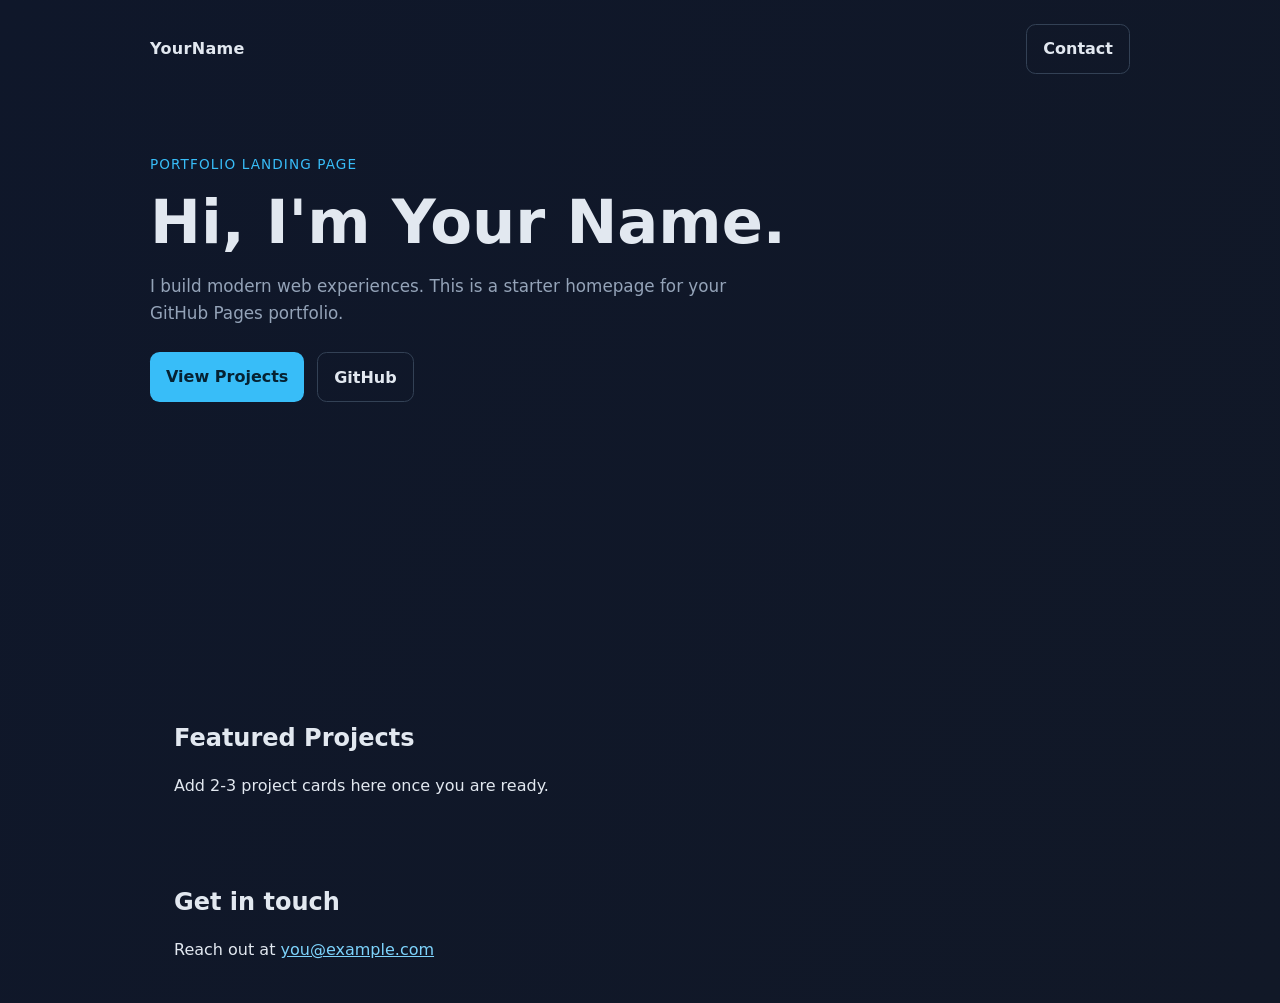
==== index.html @ b99c943b "first commit" ====
<!DOCTYPE html>
<html lang="en">
  <head>
    <meta charset="UTF-8" />
    <meta name="viewport" content="width=device-width, initial-scale=1.0" />
    <title>Your Name | Portfolio</title>
    <meta
      name="description"
      content="Starter portfolio landing page hosted on GitHub Pages."
    />
    <link rel="stylesheet" href="styles.css" />
  </head>
  <body>
    <header class="hero">
      <nav class="nav">
        <a class="logo" href="#">YourName</a>
        <a class="button button-secondary" href="#contact">Contact</a>
      </nav>

      <main class="hero-content">
        <p class="eyebrow">Portfolio Landing Page</p>
        <h1>Hi, I'm Your Name.</h1>
        <p class="subtitle">
          I build modern web experiences. This is a starter homepage for your
          GitHub Pages portfolio.
        </p>
        <div class="actions">
          <a class="button" href="#projects">View Projects</a>
          <a class="button button-secondary" href="https://github.com/" target="_blank" rel="noreferrer">GitHub</a>
        </div>
      </main>
    </header>

    <section id="projects" class="section">
      <h2>Featured Projects</h2>
      <p>Add 2-3 project cards here once you are ready.</p>
    </section>

    <section id="contact" class="section">
      <h2>Get in touch</h2>
      <p>
        Reach out at
        <a href="mailto:you@example.com">you@example.com</a>
      </p>
    </section>
  </body>
</html>
---- styles.css ----
:root {
  --bg: #0f172a;
  --bg-soft: #1e293b;
  --text: #e2e8f0;
  --muted: #94a3b8;
  --accent: #38bdf8;
}

* {
  box-sizing: border-box;
}

body {
  margin: 0;
  font-family: Inter, system-ui, -apple-system, Segoe UI, Roboto, sans-serif;
  background: linear-gradient(120deg, var(--bg), #111827);
  color: var(--text);
  line-height: 1.6;
}

.hero {
  min-height: 75vh;
  padding: 1.5rem;
}

.nav {
  max-width: 980px;
  margin: 0 auto;
  display: flex;
  align-items: center;
  justify-content: space-between;
}

.logo {
  color: var(--text);
  text-decoration: none;
  font-weight: 700;
  letter-spacing: 0.02em;
}

.hero-content {
  max-width: 980px;
  margin: 5rem auto 0;
}

.eyebrow {
  color: var(--accent);
  text-transform: uppercase;
  letter-spacing: 0.08em;
  font-size: 0.85rem;
}

h1 {
  font-size: clamp(2rem, 6vw, 3.8rem);
  margin: 0.25rem 0;
  line-height: 1.1;
}

.subtitle {
  max-width: 58ch;
  color: var(--muted);
  font-size: 1.05rem;
}

.actions {
  display: flex;
  gap: 0.8rem;
  flex-wrap: wrap;
  margin-top: 1.6rem;
}

.button {
  display: inline-block;
  padding: 0.7rem 1rem;
  border-radius: 0.6rem;
  text-decoration: none;
  background: var(--accent);
  color: #062232;
  font-weight: 600;
}

.button-secondary {
  background: transparent;
  color: var(--text);
  border: 1px solid #334155;
}

.section {
  max-width: 980px;
  margin: 0 auto;
  padding: 1.5rem;
}

.section h2 {
  margin-bottom: 0.5rem;
}

a {
  color: #7dd3fc;
}
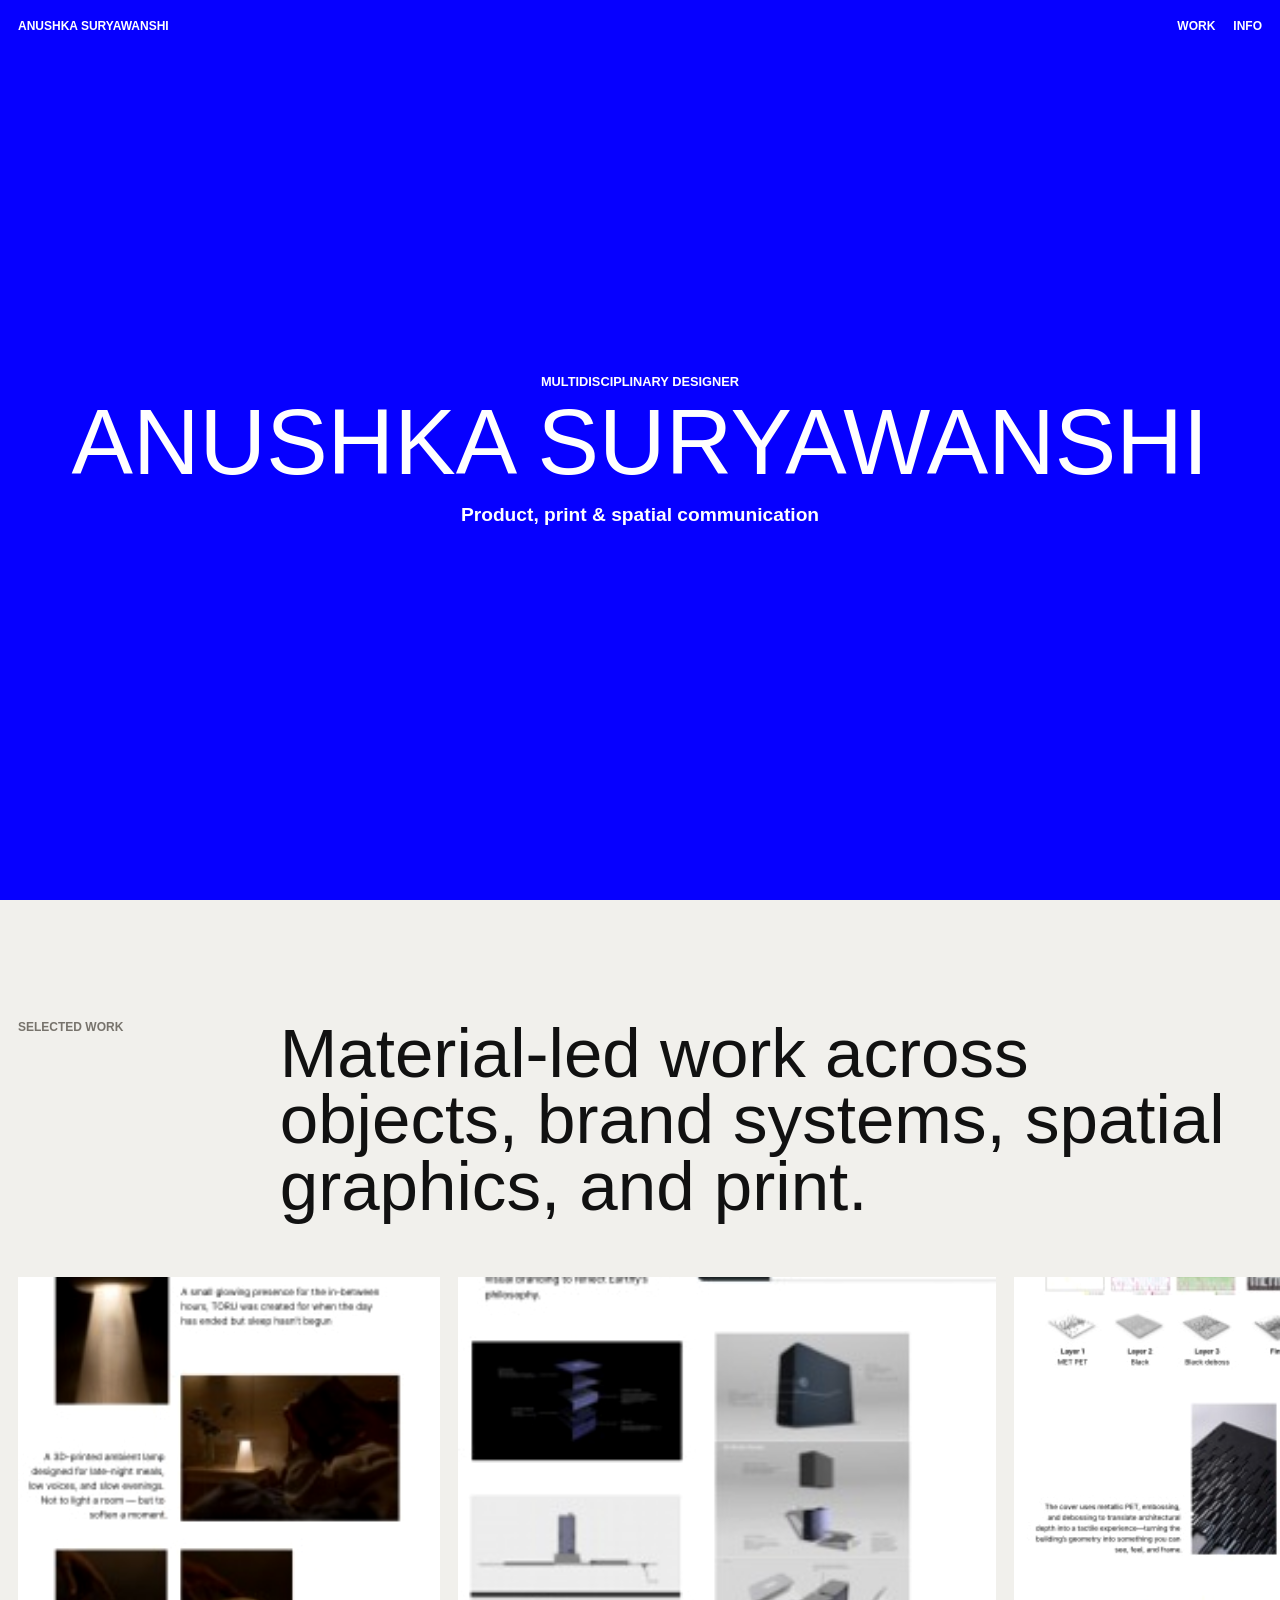
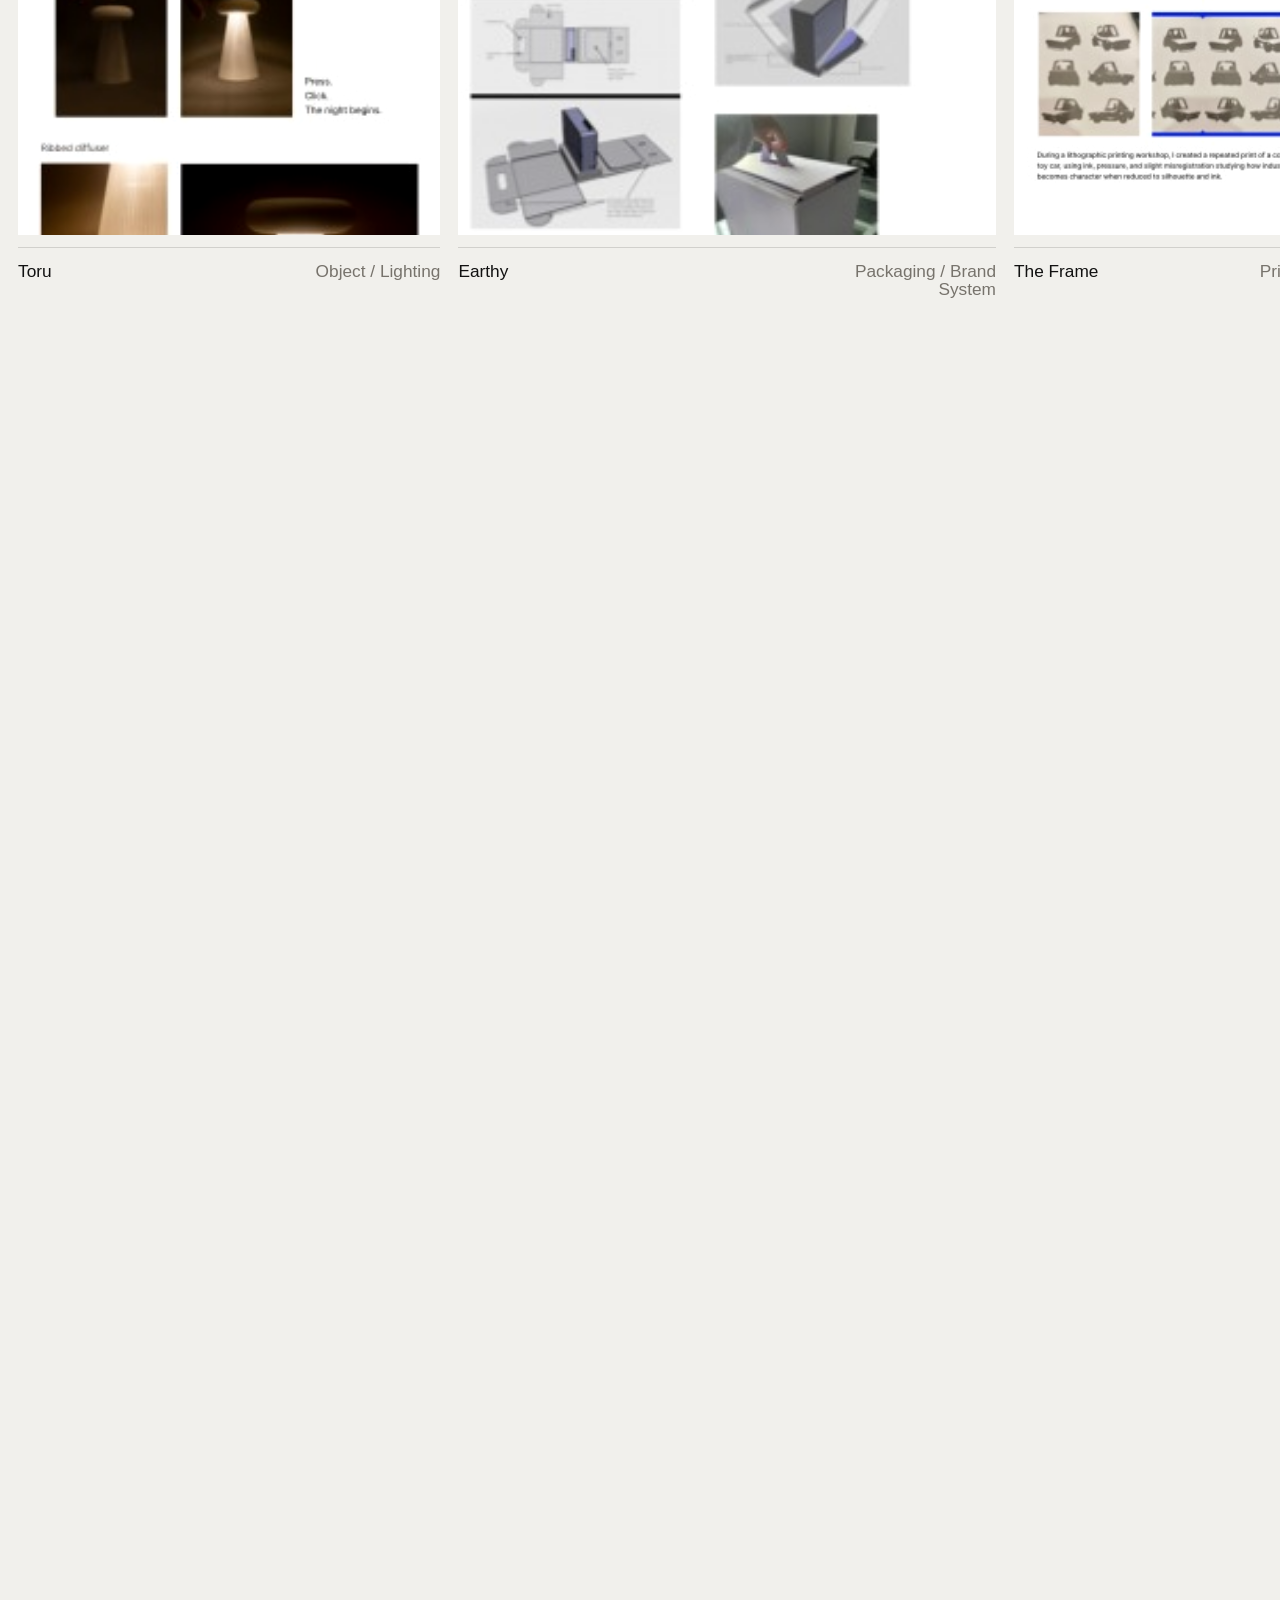
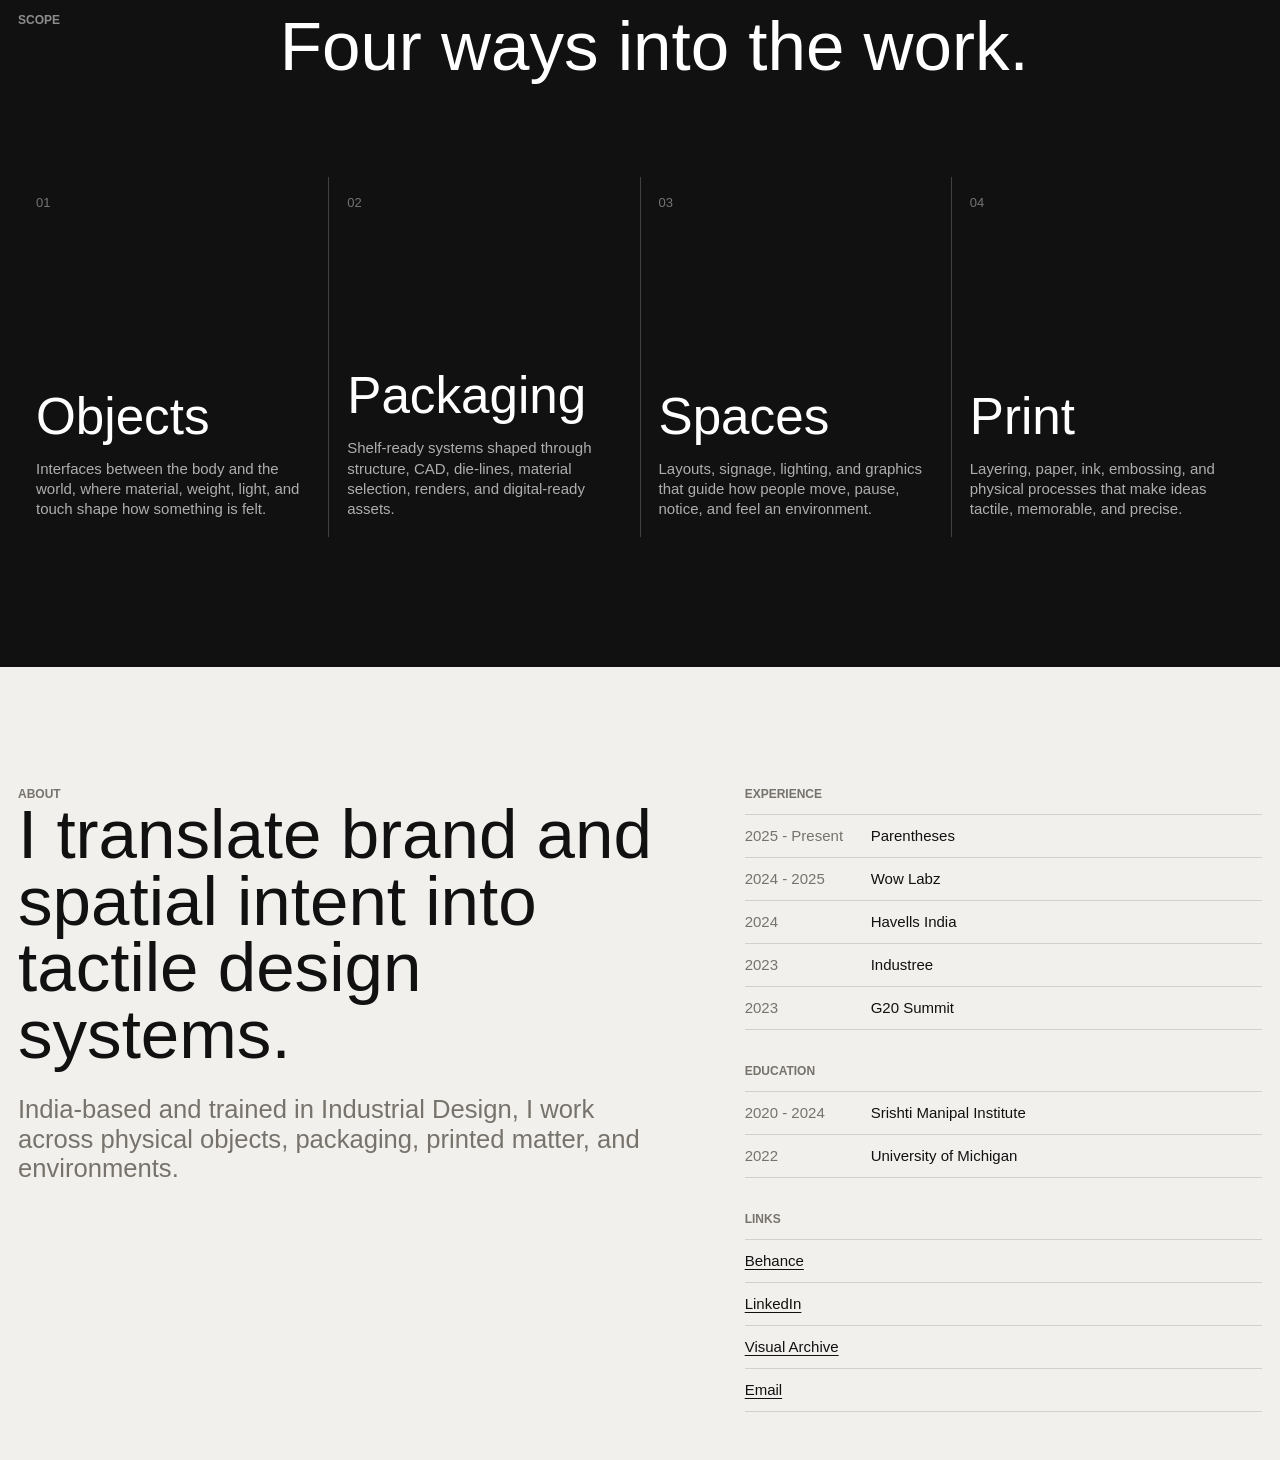
==== commit 67125a39: "Build portfolio website mockup" ====
--- a/index.html
+++ b/index.html
@@ -3,45 +3,197 @@
   <head>
     <meta charset="UTF-8" />
     <meta name="viewport" content="width=device-width, initial-scale=1.0" />
-    <title>Your Name | Portfolio</title>
+    <title>Anushka Suryawanshi | Portfolio</title>
     <meta
       name="description"
-      content="Starter portfolio landing page hosted on GitHub Pages."
+      content="Multidisciplinary design portfolio by Anushka Suryawanshi."
     />
-    <link rel="stylesheet" href="styles.css" />
+    <link rel="stylesheet" href="styles.css?v=18" />
   </head>
   <body>
-    <header class="hero">
-      <nav class="nav">
-        <a class="logo" href="#">YourName</a>
-        <a class="button button-secondary" href="#contact">Contact</a>
-      </nav>
+    <nav class="top-nav" id="topNav" aria-label="Primary navigation">
+      <a href="#hero" class="nav-brand">ANUSHKA SURYAWANSHI</a>
+      <div class="nav-links">
+        <a href="#work">WORK</a>
+        <a href="#about">INFO</a>
+      </div>
+    </nav>
 
-      <main class="hero-content">
-        <p class="eyebrow">Portfolio Landing Page</p>
-        <h1>Hi, I'm Your Name.</h1>
-        <p class="subtitle">
-          I build modern web experiences. This is a starter homepage for your
-          GitHub Pages portfolio.
-        </p>
-        <div class="actions">
-          <a class="button" href="#projects">View Projects</a>
-          <a class="button button-secondary" href="https://github.com/" target="_blank" rel="noreferrer">GitHub</a>
+    <main>
+      <section class="hero" id="hero" aria-labelledby="hero-title">
+        <div class="hero-content" id="heroContent">
+          <p class="hero-kicker">MULTIDISCIPLINARY DESIGNER</p>
+          <h1 class="hero-name" id="hero-title">ANUSHKA SURYAWANSHI</h1>
+          <p class="hero-title">Product, print &amp; spatial communication</p>
         </div>
-      </main>
-    </header>
+      </section>
 
-    <section id="projects" class="section">
-      <h2>Featured Projects</h2>
-      <p>Add 2-3 project cards here once you are ready.</p>
-    </section>
+      <section class="work-intro" id="work" aria-labelledby="work-title">
+        <div class="section-label">SELECTED WORK</div>
+        <h2 id="work-title">
+          Material-led work across objects, brand systems, spatial graphics, and
+          print.
+        </h2>
+      </section>
 
-    <section id="contact" class="section">
-      <h2>Get in touch</h2>
-      <p>
-        Reach out at
-        <a href="mailto:you@example.com">you@example.com</a>
-      </p>
-    </section>
+      <section class="projects" aria-label="Selected projects">
+        <div class="projects-row" id="projectsRow">
+          <article class="project-card">
+            <img src="assets/project-toru.jpg" alt="Toru ambient lamp" />
+            <div class="project-meta">
+              <h3>Toru</h3>
+              <p>Object / Lighting</p>
+            </div>
+          </article>
+
+          <article class="project-card project-card--wide">
+            <img src="assets/project-earthy.jpg" alt="Earthy packaging system" />
+            <div class="project-meta">
+              <h3>Earthy</h3>
+              <p>Packaging / Brand System</p>
+            </div>
+          </article>
+
+          <article class="project-card">
+            <img src="assets/project-frame.jpg" alt="The Frame print system" />
+            <div class="project-meta">
+              <h3>The Frame</h3>
+              <p>Print / Spatial Branding</p>
+            </div>
+          </article>
+
+          <article class="project-card project-card--wide">
+            <img src="assets/project-walkway.jpg" alt="Walkway canopy graphics" />
+            <div class="project-meta">
+              <h3>Walkway Canopy</h3>
+              <p>Spatial Graphics / Installation</p>
+            </div>
+          </article>
+
+          <article class="project-card">
+            <img src="assets/project-chair.jpg" alt="Chandigarh Chair study" />
+            <div class="project-meta">
+              <h3>Chandigarh Chair</h3>
+              <p>Object Study / Furniture</p>
+            </div>
+          </article>
+
+          <article class="project-card">
+            <img src="assets/project-retrace.jpg" alt="Retrace brochure box" />
+            <div class="project-meta">
+              <h3>Retrace</h3>
+              <p>Packaging / Brand Object</p>
+            </div>
+          </article>
+
+          <article class="project-card project-card--wide">
+            <img src="assets/project-sunthings.jpg" alt="Sunthings packaging" />
+            <div class="project-meta">
+              <h3>Sunthings</h3>
+              <p>Packaging / Visual Identity</p>
+            </div>
+          </article>
+
+          <article class="project-card">
+            <img src="assets/project-cadence.jpg" alt="Cadence office branding" />
+            <div class="project-meta">
+              <h3>Cadence</h3>
+              <p>Spatial Branding / CAD</p>
+            </div>
+          </article>
+        </div>
+      </section>
+
+      <section class="scope" aria-labelledby="scope-title">
+        <div class="section-label">SCOPE</div>
+        <h2 id="scope-title">Four ways into the work.</h2>
+        <div class="scope-grid">
+          <article>
+            <span>01</span>
+            <h3>Objects</h3>
+            <p>
+              Interfaces between the body and the world, where material,
+              weight, light, and touch shape how something is felt.
+            </p>
+          </article>
+          <article>
+            <span>02</span>
+            <h3>Packaging</h3>
+            <p>
+              Shelf-ready systems shaped through structure, CAD, die-lines,
+              material selection, renders, and digital-ready assets.
+            </p>
+          </article>
+          <article>
+            <span>03</span>
+            <h3>Spaces</h3>
+            <p>
+              Layouts, signage, lighting, and graphics that guide how people
+              move, pause, notice, and feel an environment.
+            </p>
+          </article>
+          <article>
+            <span>04</span>
+            <h3>Print</h3>
+            <p>
+              Layering, paper, ink, embossing, and physical processes that make
+              ideas tactile, memorable, and precise.
+            </p>
+          </article>
+        </div>
+      </section>
+
+      <section class="about" id="about" aria-labelledby="about-title">
+        <div class="about-copy">
+          <div class="section-label">ABOUT</div>
+          <h2 id="about-title">
+            I translate brand and spatial intent into tactile design systems.
+          </h2>
+          <p>
+            India-based and trained in Industrial Design, I work across physical
+            objects, packaging, printed matter, and environments.
+          </p>
+        </div>
+
+        <div class="about-lists">
+          <div>
+            <h3>Experience</h3>
+            <ul>
+              <li><span>2025 - Present</span>Parentheses</li>
+              <li><span>2024 - 2025</span>Wow Labz</li>
+              <li><span>2024</span>Havells India</li>
+              <li><span>2023</span>Industree</li>
+              <li><span>2023</span>G20 Summit</li>
+            </ul>
+          </div>
+          <div>
+            <h3>Education</h3>
+            <ul>
+              <li><span>2020 - 2024</span>Srishti Manipal Institute</li>
+              <li><span>2022</span>University of Michigan</li>
+            </ul>
+          </div>
+          <div>
+            <h3>Links</h3>
+            <ul>
+              <li><a href="https://www.behance.net/anushkasuryawa">Behance</a></li>
+              <li>
+                <a href="https://www.linkedin.com/in/anushkasuryawanshi1234/"
+                  >LinkedIn</a
+                >
+              </li>
+              <li>
+                <a href="https://readymag.website/u3662359537/5481610/"
+                  >Visual Archive</a
+                >
+              </li>
+              <li><a href="mailto:anushka1082001@gmail.com">Email</a></li>
+            </ul>
+          </div>
+        </div>
+      </section>
+    </main>
+
+    <script src="script.js?v=18"></script>
   </body>
 </html>
--- a/styles.css
+++ b/styles.css
@@ -1,100 +1,476 @@
 :root {
-  --bg: #0f172a;
-  --bg-soft: #1e293b;
-  --text: #e2e8f0;
-  --muted: #94a3b8;
-  --accent: #38bdf8;
+  --blue: #0600ff;
+  --paper: #f1f0ec;
+  --ink: #111111;
+  --muted: #77736c;
+  --line: rgba(17, 17, 17, 0.14);
+  --white: #ffffff;
 }
 
 * {
   box-sizing: border-box;
 }
 
+html {
+  scroll-behavior: smooth;
+}
+
+html,
 body {
   margin: 0;
-  font-family: Inter, system-ui, -apple-system, Segoe UI, Roboto, sans-serif;
-  background: linear-gradient(120deg, var(--bg), #111827);
-  color: var(--text);
-  line-height: 1.6;
+  padding: 0;
+}
+
+body {
+  font-family: "Helvetica Neue", Helvetica, Arial, sans-serif;
+  background: var(--blue);
+  color: var(--white);
+  overflow-x: hidden;
+}
+
+body.light-mode {
+  background: var(--paper);
+  color: var(--ink);
+}
+
+a {
+  color: inherit;
+  text-decoration: none;
+}
+
+img {
+  display: block;
+  width: 100%;
+}
+
+.top-nav {
+  position: fixed;
+  top: 20px;
+  left: 18px;
+  right: 18px;
+  display: grid;
+  grid-template-columns: auto 1fr;
+  align-items: center;
+  gap: 20px;
+  z-index: 1000;
+  color: var(--white);
+  padding: 0;
+  font-size: 12px;
+  line-height: 1;
+  letter-spacing: 0;
+  transition: background-color 0.2s ease, color 0.2s ease, padding 0.2s ease,
+    top 0.2s ease, left 0.2s ease, right 0.2s ease;
+}
+
+body.light-mode .top-nav {
+  top: 10px;
+  left: 10px;
+  right: 10px;
+  padding: 10px 8px;
+  background: rgba(241, 240, 236, 0.86);
+  color: var(--ink);
+}
+
+.nav-brand,
+.nav-links a {
+  font-weight: 700;
+}
+
+.nav-brand {
+  opacity: 1;
+}
+
+.nav-links {
+  display: flex;
+  justify-content: flex-end;
+  gap: 18px;
 }
 
 .hero {
-  min-height: 75vh;
-  padding: 1.5rem;
-}
-
-.nav {
-  max-width: 980px;
-  margin: 0 auto;
+  position: relative;
+  min-height: 100svh;
+  background: var(--blue);
+  overflow: hidden;
+}
+
+.hero-content {
+  position: absolute;
+  inset: 0;
   display: flex;
+  flex-direction: column;
   align-items: center;
+  justify-content: center;
+  text-align: center;
+  z-index: 3;
+  width: 100vw;
+  pointer-events: none;
+  color: var(--white);
+}
+
+.hero-kicker {
+  margin: 0 0 12px;
+  font-size: clamp(10px, 1vw, 13px);
+  font-weight: 700;
+  letter-spacing: 0;
+}
+
+.hero-name {
+  margin: 0;
+  font-size: clamp(36px, 7.2vw, 112px);
+  font-weight: 400;
+  line-height: 0.92;
+  letter-spacing: 0;
+  white-space: nowrap;
+}
+
+.hero-title {
+  margin: 18px auto 0;
+  max-width: 560px;
+  font-size: clamp(13px, 1.5vw, 21px);
+  font-weight: 700;
+  line-height: 1.2;
+}
+
+.work-intro {
+  position: relative;
+  z-index: 5;
+  padding: 120px 18px 58px;
+  background: var(--paper);
+  color: var(--ink);
+  display: grid;
+  grid-template-columns: minmax(160px, 0.24fr) minmax(0, 1fr);
+  gap: 26px;
+}
+
+.section-label {
+  font-size: 12px;
+  font-weight: 700;
+  color: var(--muted);
+  text-transform: uppercase;
+}
+
+.work-intro h2,
+.scope h2,
+.about h2 {
+  margin: 0;
+  font-size: clamp(34px, 5.4vw, 86px);
+  font-weight: 400;
+  line-height: 0.96;
+  letter-spacing: 0;
+}
+
+.scope {
+  position: relative;
+  z-index: 5;
+  padding: 110px 18px 130px;
+  background: var(--ink);
+  color: var(--white);
+  display: grid;
+  grid-template-columns: minmax(160px, 0.24fr) minmax(0, 1fr);
+  gap: 26px;
+}
+
+.scope .section-label {
+  color: rgba(255, 255, 255, 0.52);
+}
+
+.scope-grid {
+  grid-column: 1 / -1;
+  display: grid;
+  grid-template-columns: repeat(4, minmax(0, 1fr));
+  gap: 1px;
+  background: rgba(255, 255, 255, 0.2);
+  margin-top: 72px;
+}
+
+.scope-grid article {
+  min-height: 360px;
+  padding: 18px;
+  background: var(--ink);
+  display: flex;
+  flex-direction: column;
+}
+
+.scope-grid span {
+  color: rgba(255, 255, 255, 0.42);
+  font-size: 13px;
+}
+
+.scope-grid h3 {
+  margin: auto 0 18px;
+  font-size: clamp(30px, 4vw, 62px);
+  font-weight: 400;
+  line-height: 0.94;
+}
+
+.scope-grid p {
+  margin: 0;
+  max-width: 310px;
+  color: rgba(255, 255, 255, 0.66);
+  font-size: 15px;
+  line-height: 1.35;
+}
+
+.projects {
+  position: relative;
+  z-index: 5;
+  height: max(100vh, var(--projects-height, 120vh));
+  padding-top: 0;
+  background: var(--paper);
+  color: var(--ink);
+  overflow: visible;
+}
+
+.projects-row {
+  position: sticky;
+  top: 14vh;
+  display: flex;
+  align-items: flex-start;
+  gap: 18px;
+  width: max-content;
+  padding: 0 18px;
+  transform: translateX(0);
+  will-change: transform;
+}
+
+.project-card {
+  width: min(33vw, 440px);
+  min-width: 320px;
+}
+
+.project-card--wide {
+  width: min(42vw, 560px);
+  min-width: 390px;
+}
+
+.project-card img {
+  height: min(62vh, 560px);
+  object-fit: cover;
+  background: #d9d8d3;
+  filter: saturate(0.92) contrast(1.02);
+}
+
+.project-meta {
+  display: flex;
   justify-content: space-between;
-}
-
-.logo {
-  color: var(--text);
-  text-decoration: none;
-  font-weight: 700;
-  letter-spacing: 0.02em;
-}
-
-.hero-content {
-  max-width: 980px;
-  margin: 5rem auto 0;
-}
-
-.eyebrow {
-  color: var(--accent);
+  gap: 18px;
+  padding-top: 14px;
+  border-top: 1px solid var(--line);
+  margin-top: 12px;
+}
+
+.project-meta h3,
+.project-meta p {
+  margin: 0;
+  font-size: clamp(15px, 1.35vw, 22px);
+  line-height: 1.05;
+  font-weight: 400;
+}
+
+.project-meta p {
+  max-width: 190px;
+  color: var(--muted);
+  text-align: right;
+}
+
+.about {
+  position: relative;
+  z-index: 5;
+  display: grid;
+  grid-template-columns: minmax(0, 0.9fr) minmax(320px, 0.72fr);
+  gap: 80px;
+  padding: 120px 18px 48px;
+  background: var(--paper);
+  color: var(--ink);
+}
+
+.about-copy p {
+  max-width: 720px;
+  margin: 28px 0 0;
+  color: var(--muted);
+  font-size: clamp(18px, 2vw, 28px);
+  line-height: 1.16;
+}
+
+.about-lists {
+  display: grid;
+  gap: 34px;
+  align-content: start;
+}
+
+.about-lists h3 {
+  margin: 0 0 13px;
+  font-size: 12px;
+  color: var(--muted);
   text-transform: uppercase;
-  letter-spacing: 0.08em;
-  font-size: 0.85rem;
-}
-
-h1 {
-  font-size: clamp(2rem, 6vw, 3.8rem);
-  margin: 0.25rem 0;
-  line-height: 1.1;
-}
-
-.subtitle {
-  max-width: 58ch;
+}
+
+.about-lists ul {
+  list-style: none;
+  margin: 0;
+  padding: 0;
+  border-top: 1px solid var(--line);
+}
+
+.about-lists li {
+  display: grid;
+  grid-template-columns: 110px 1fr;
+  gap: 16px;
+  padding: 12px 0;
+  border-bottom: 1px solid var(--line);
+  font-size: 15px;
+  line-height: 1.2;
+}
+
+.about-lists span {
   color: var(--muted);
-  font-size: 1.05rem;
-}
-
-.actions {
-  display: flex;
-  gap: 0.8rem;
-  flex-wrap: wrap;
-  margin-top: 1.6rem;
-}
-
-.button {
-  display: inline-block;
-  padding: 0.7rem 1rem;
-  border-radius: 0.6rem;
-  text-decoration: none;
-  background: var(--accent);
-  color: #062232;
-  font-weight: 600;
-}
-
-.button-secondary {
-  background: transparent;
-  color: var(--text);
-  border: 1px solid #334155;
-}
-
-.section {
-  max-width: 980px;
-  margin: 0 auto;
-  padding: 1.5rem;
-}
-
-.section h2 {
-  margin-bottom: 0.5rem;
-}
-
-a {
-  color: #7dd3fc;
-}
+}
+
+.about-lists a {
+  text-decoration: underline;
+  text-decoration-thickness: 1px;
+  text-underline-offset: 3px;
+}
+
+@media (hover: hover) {
+  .project-card img {
+    transition: transform 0.45s ease, filter 0.45s ease;
+  }
+
+  .project-card:hover img {
+    transform: translateY(-8px);
+    filter: saturate(1.05) contrast(1.06);
+  }
+
+  a:hover {
+    color: var(--blue);
+  }
+}
+
+@media (max-width: 900px) {
+  .top-nav {
+    grid-template-columns: 1fr auto;
+    top: 16px;
+    left: 14px;
+    right: 14px;
+    font-size: 11px;
+  }
+
+  .nav-role {
+    display: none;
+  }
+
+  .nav-links {
+    gap: 14px;
+  }
+
+  .hero {
+    min-height: 100svh;
+  }
+
+  .hero-content {
+    width: calc(100vw - 28px);
+  }
+
+  .hero-name {
+    font-size: clamp(31px, 7.1vw, 58px);
+  }
+
+  .work-intro {
+    grid-template-columns: 1fr;
+    gap: 14px;
+    padding: 74px 14px 34px;
+  }
+
+  .projects {
+    height: auto;
+    overflow: visible;
+    padding-bottom: 44px;
+  }
+
+  .projects-row {
+    position: relative;
+    top: auto;
+    display: grid;
+    grid-template-columns: repeat(2, minmax(0, 1fr));
+    gap: 22px 14px;
+    width: auto;
+    padding: 0 14px;
+    transform: none !important;
+  }
+
+  .project-card,
+  .project-card--wide {
+    width: 100%;
+    min-width: 0;
+  }
+
+  .project-card img {
+    height: auto;
+    aspect-ratio: 1.16;
+    object-fit: cover;
+  }
+
+  .project-meta {
+    display: block;
+    padding-top: 10px;
+    margin-top: 9px;
+    margin-bottom: 22px;
+  }
+
+  .project-meta h3,
+  .project-meta p {
+    font-size: 15px;
+    line-height: 1.08;
+  }
+
+  .project-meta p {
+    max-width: none;
+    margin-top: 5px;
+    text-align: left;
+  }
+
+  .scope {
+    grid-template-columns: 1fr;
+    gap: 14px;
+    padding: 78px 14px 90px;
+  }
+
+  .scope-grid {
+    grid-template-columns: 1fr;
+    margin-top: 44px;
+  }
+
+  .scope-grid article {
+    min-height: 250px;
+    padding: 14px;
+  }
+
+  .scope-grid h3 {
+    font-size: clamp(30px, 8vw, 44px);
+  }
+
+  .scope-grid p {
+    font-size: 14px;
+  }
+
+  .about {
+    grid-template-columns: 1fr;
+    gap: 48px;
+    padding: 82px 14px 42px;
+  }
+
+  .about-lists li {
+    grid-template-columns: 92px 1fr;
+  }
+}
+
+@media (max-width: 430px) {
+  .projects-row {
+    grid-template-columns: 1fr;
+  }
+
+  .scope-grid {
+    grid-template-columns: 1fr;
+  }
+}
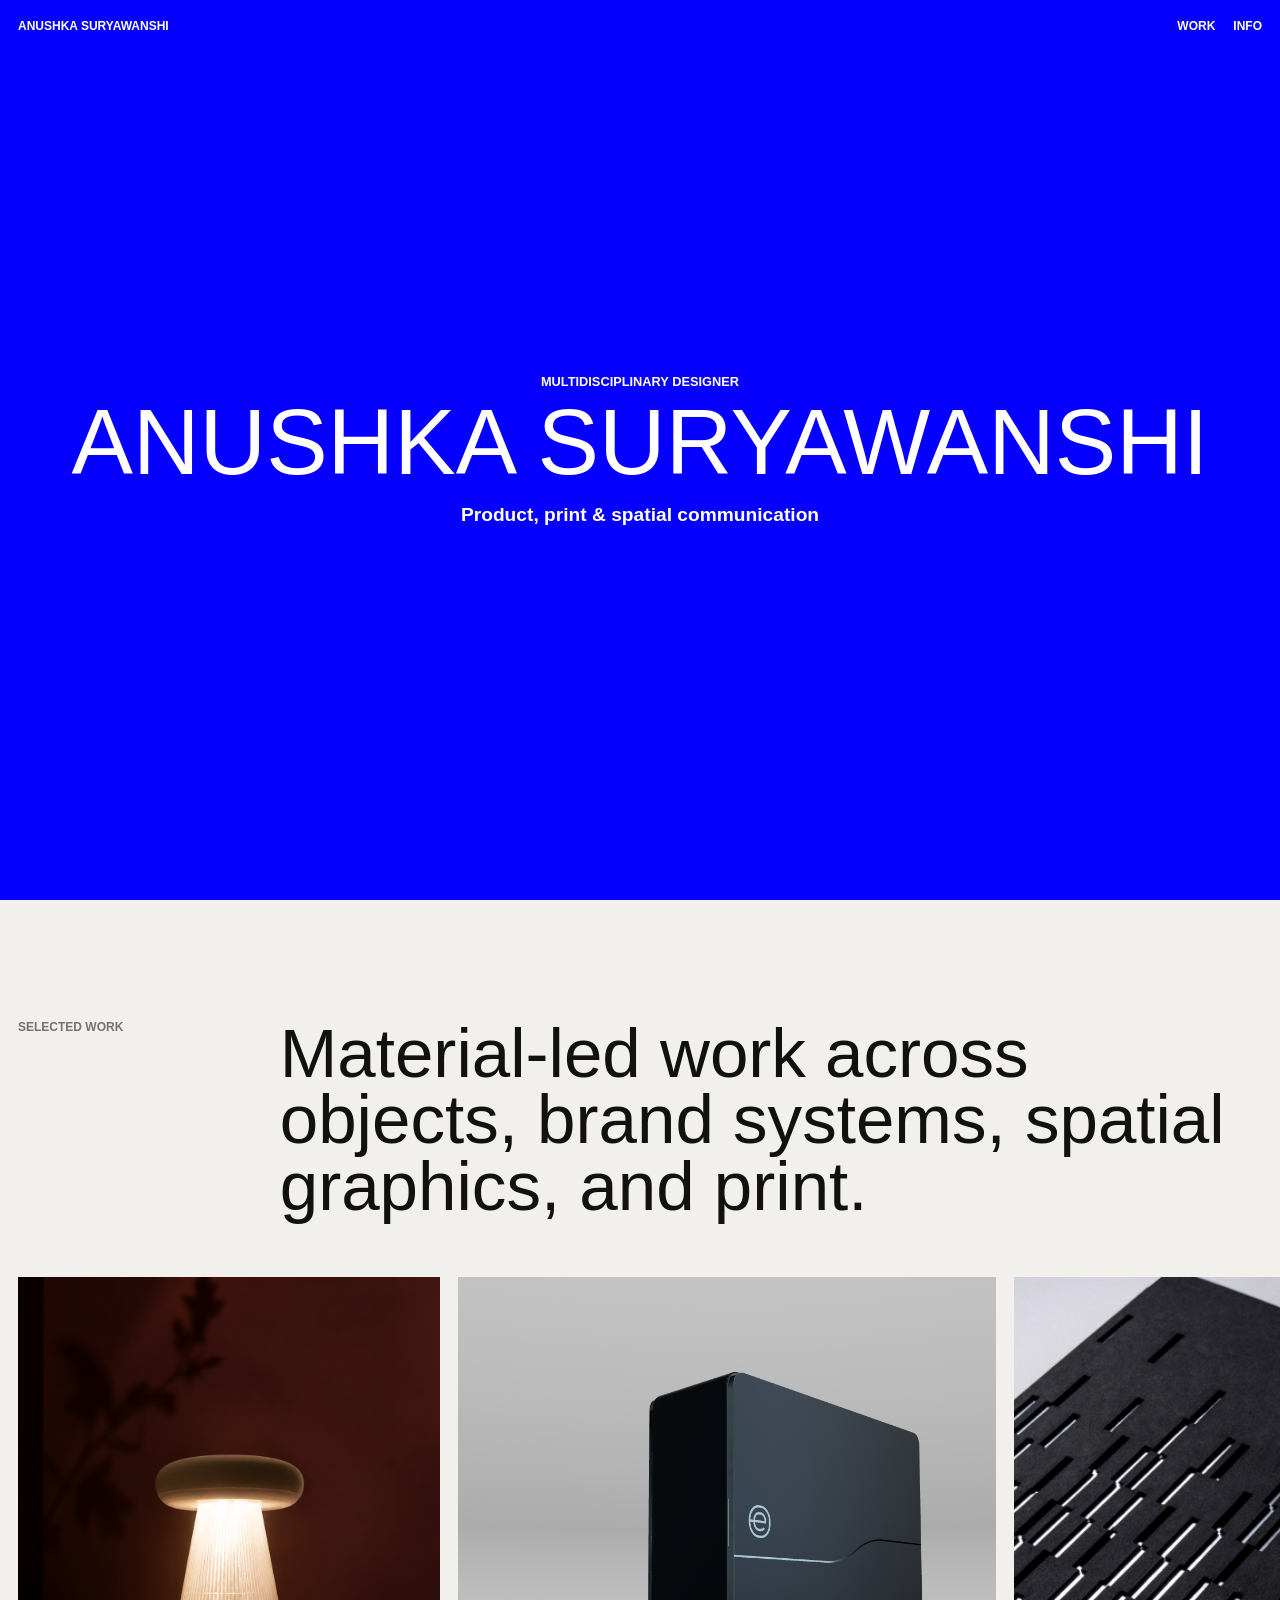
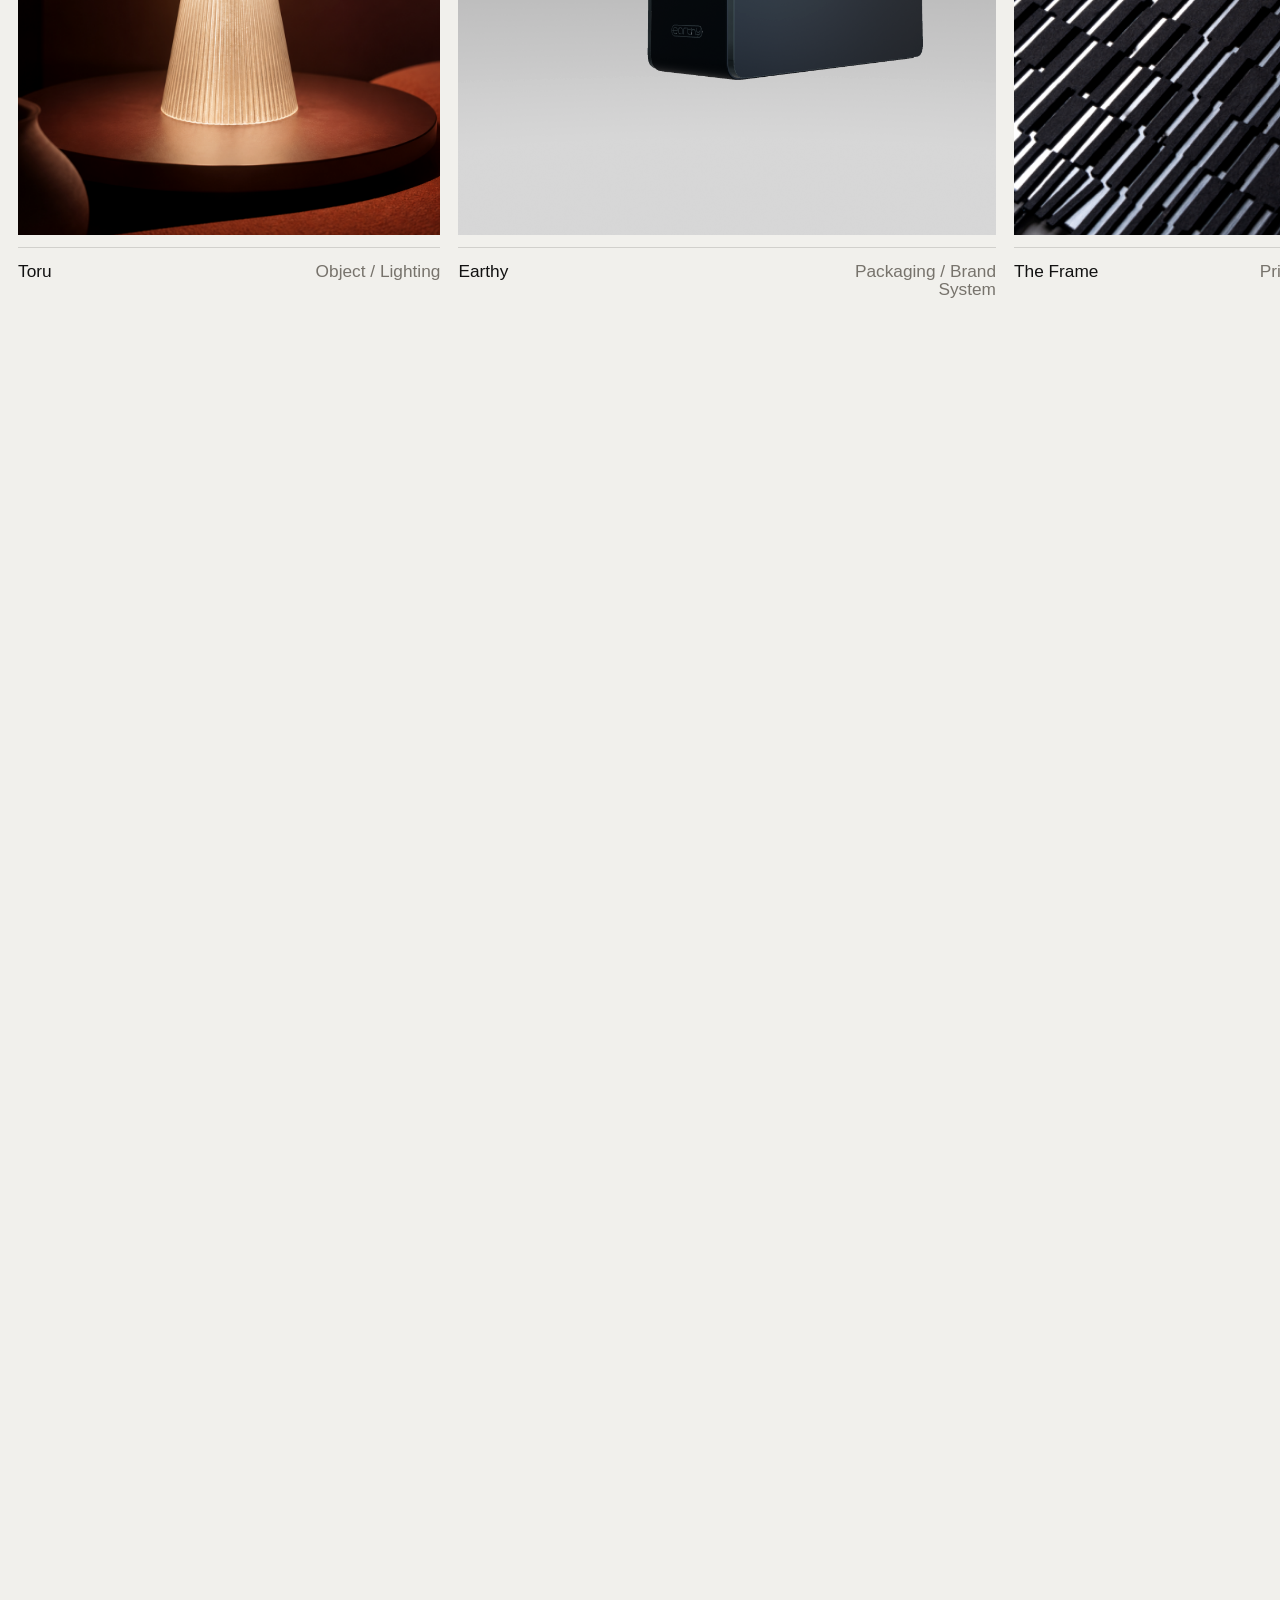
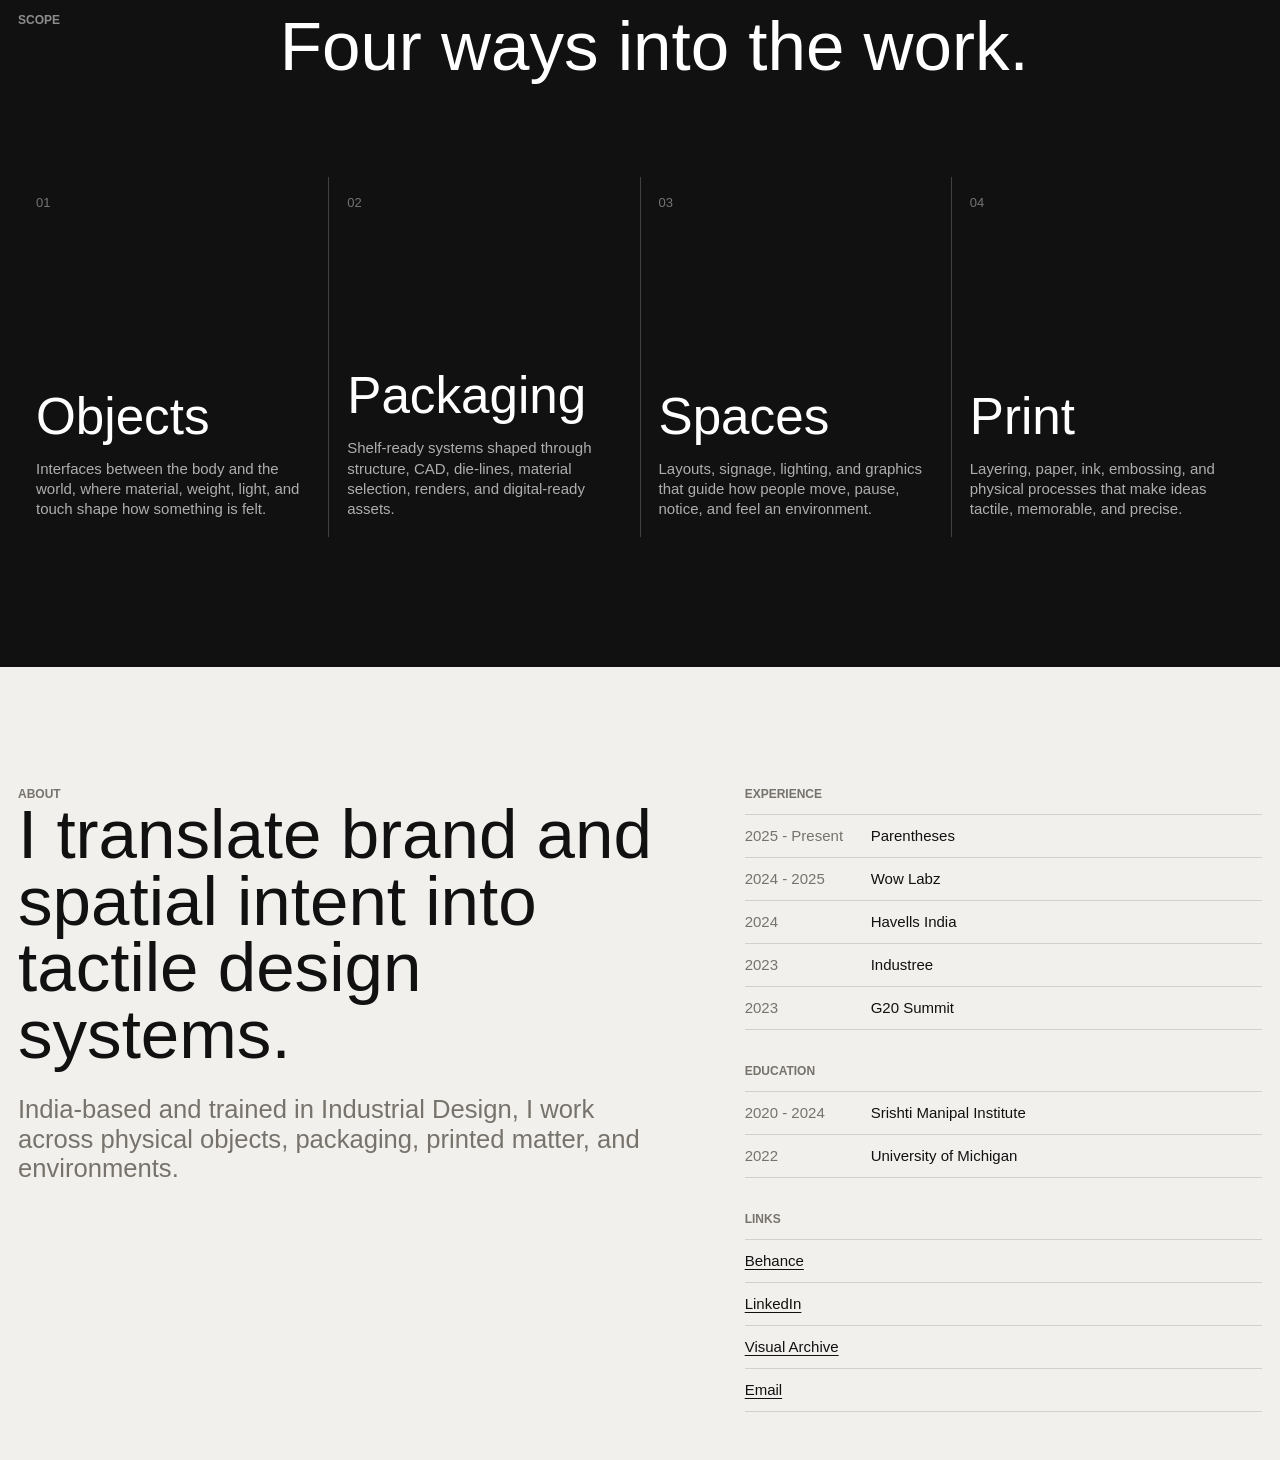
==== commit 29a0386a: "Update portfolio thumbnails" ====
--- a/index.html
+++ b/index.html
@@ -39,7 +39,7 @@
       <section class="projects" aria-label="Selected projects">
         <div class="projects-row" id="projectsRow">
           <article class="project-card">
-            <img src="assets/project-toru.jpg" alt="Toru ambient lamp" />
+            <img src="assets/project-toru.png" alt="Toru ambient lamp" />
             <div class="project-meta">
               <h3>Toru</h3>
               <p>Object / Lighting</p>
@@ -47,7 +47,7 @@
           </article>
 
           <article class="project-card project-card--wide">
-            <img src="assets/project-earthy.jpg" alt="Earthy packaging system" />
+            <img src="assets/project-earthy.png" alt="Earthy packaging system" />
             <div class="project-meta">
               <h3>Earthy</h3>
               <p>Packaging / Brand System</p>
@@ -55,7 +55,7 @@
           </article>
 
           <article class="project-card">
-            <img src="assets/project-frame.jpg" alt="The Frame print system" />
+            <img src="assets/project-frame.png" alt="The Frame print system" />
             <div class="project-meta">
               <h3>The Frame</h3>
               <p>Print / Spatial Branding</p>
@@ -63,7 +63,7 @@
           </article>
 
           <article class="project-card project-card--wide">
-            <img src="assets/project-walkway.jpg" alt="Walkway canopy graphics" />
+            <img src="assets/project-walkway.png" alt="Walkway canopy graphics" />
             <div class="project-meta">
               <h3>Walkway Canopy</h3>
               <p>Spatial Graphics / Installation</p>
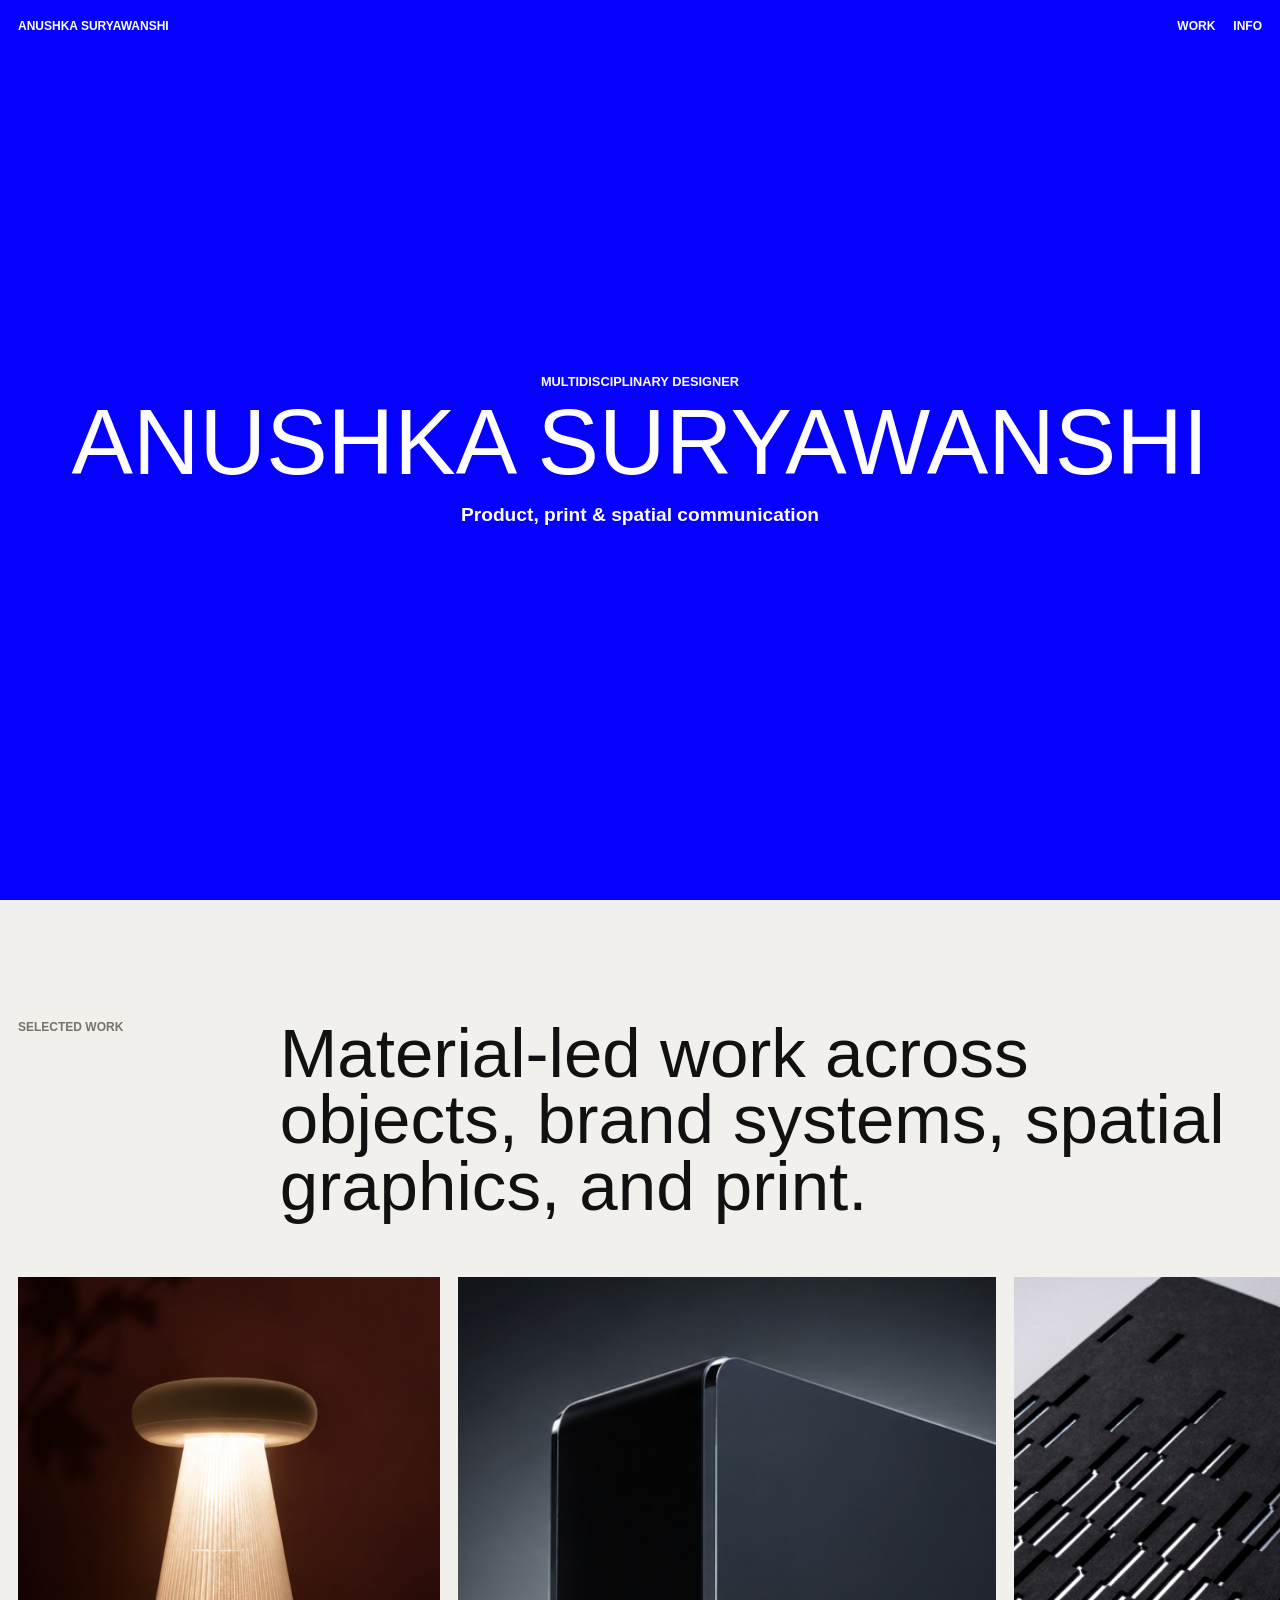
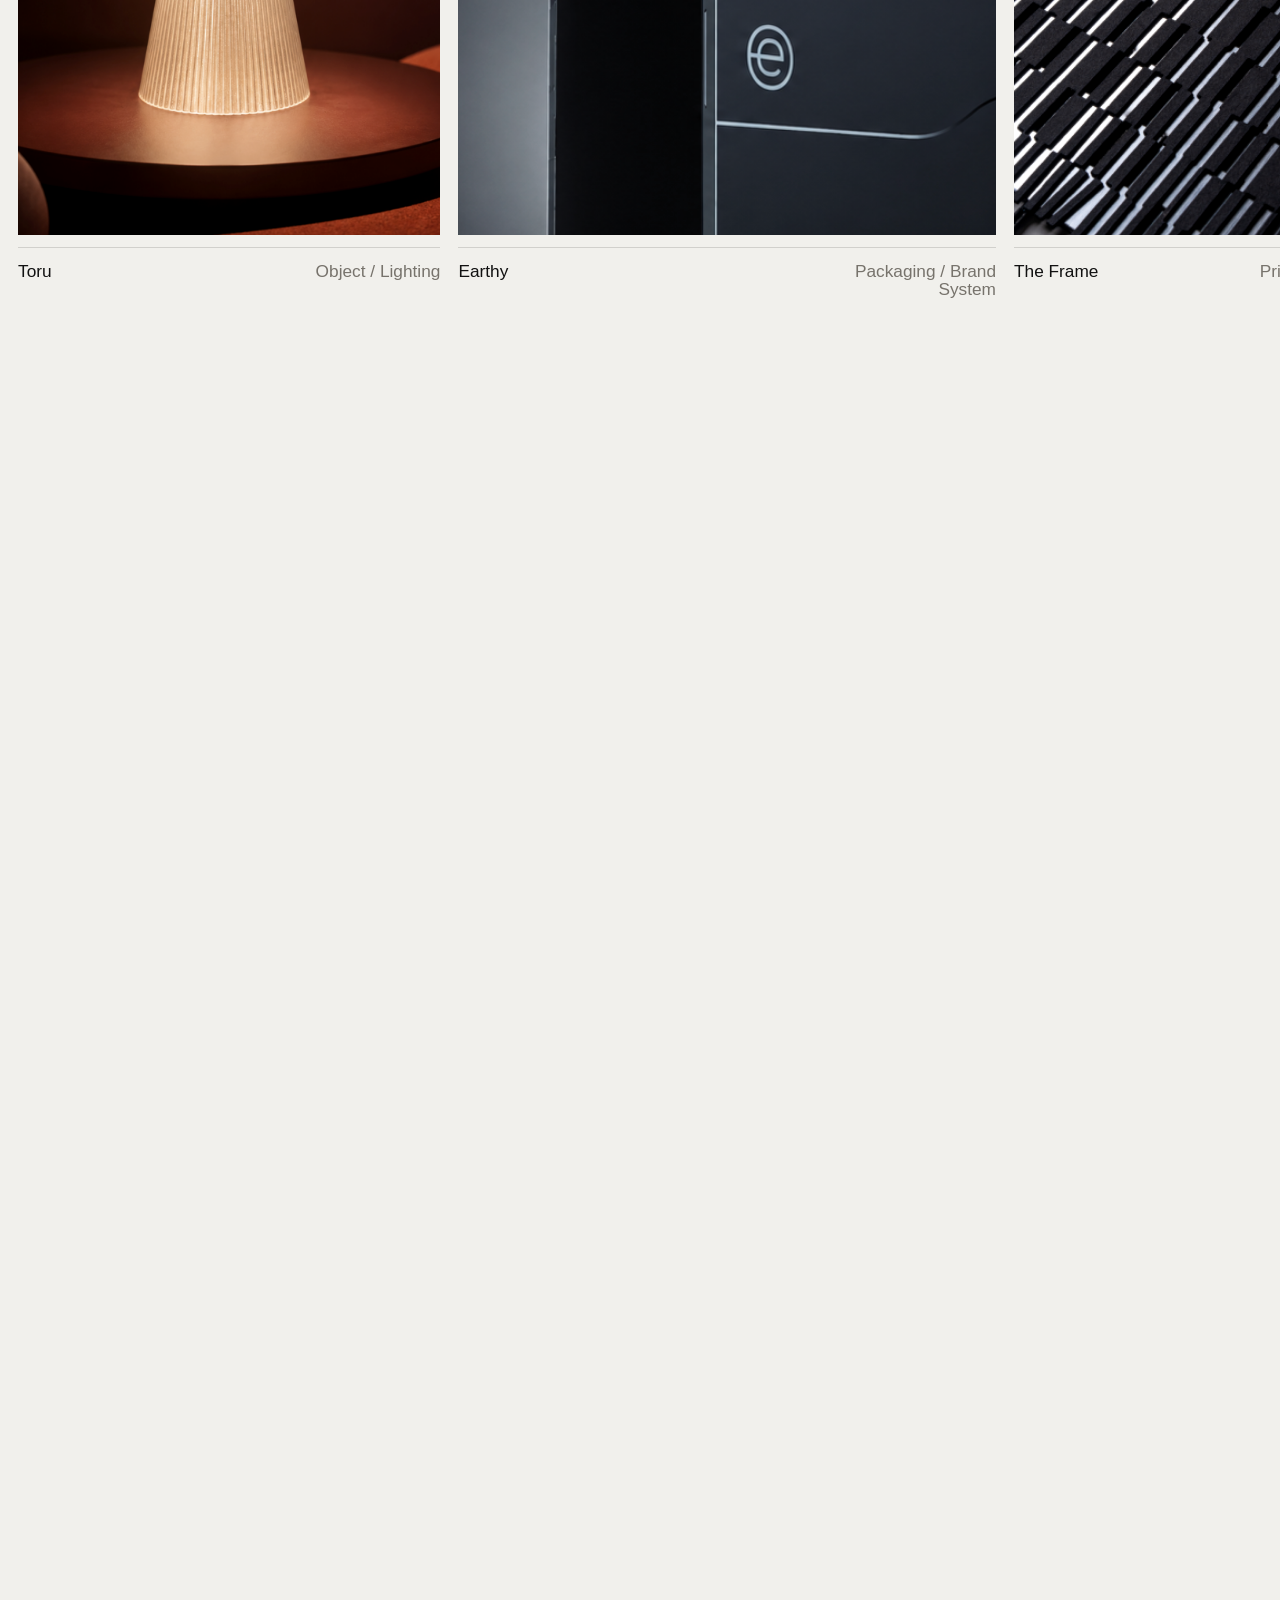
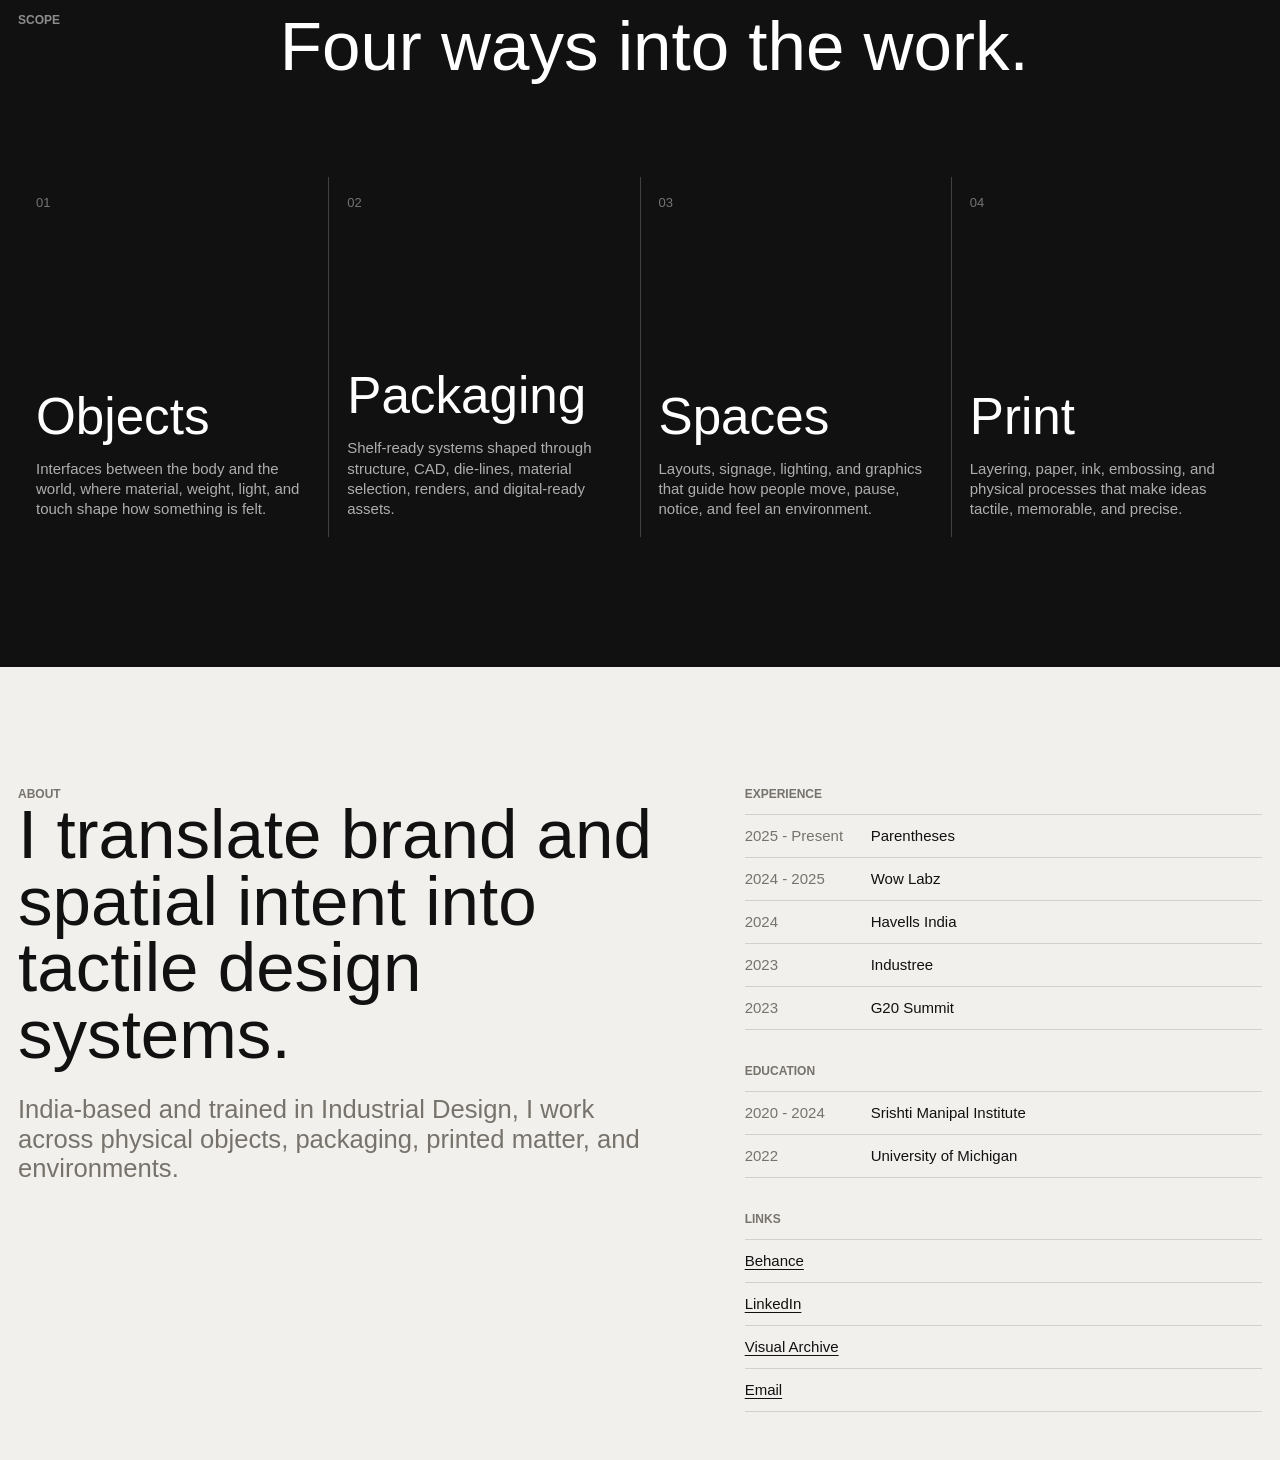
==== commit e587c8a2: "Add interactive portfolio case studies" ====
--- a/index.html
+++ b/index.html
@@ -8,7 +8,7 @@
       name="description"
       content="Multidisciplinary design portfolio by Anushka Suryawanshi."
     />
-    <link rel="stylesheet" href="styles.css?v=18" />
+    <link rel="stylesheet" href="styles.css?v=19" />
   </head>
   <body>
     <nav class="top-nav" id="topNav" aria-label="Primary navigation">
@@ -38,29 +38,29 @@
 
       <section class="projects" aria-label="Selected projects">
         <div class="projects-row" id="projectsRow">
-          <article class="project-card">
+          <a class="project-card" href="toru.html" data-project="toru" aria-label="View the Toru project">
             <img src="assets/project-toru.png" alt="Toru ambient lamp" />
             <div class="project-meta">
               <h3>Toru</h3>
               <p>Object / Lighting</p>
             </div>
-          </article>
-
-          <article class="project-card project-card--wide">
+          </a>
+
+          <a class="project-card project-card--wide" href="earthy.html" data-project="earthy" aria-label="View the Earthy project">
             <img src="assets/project-earthy.png" alt="Earthy packaging system" />
             <div class="project-meta">
               <h3>Earthy</h3>
               <p>Packaging / Brand System</p>
             </div>
-          </article>
-
-          <article class="project-card">
+          </a>
+
+          <a class="project-card" href="frame.html" data-project="frame" aria-label="View The Frame project">
             <img src="assets/project-frame.png" alt="The Frame print system" />
             <div class="project-meta">
               <h3>The Frame</h3>
               <p>Print / Spatial Branding</p>
             </div>
-          </article>
+          </a>
 
           <article class="project-card project-card--wide">
             <img src="assets/project-walkway.png" alt="Walkway canopy graphics" />
@@ -70,21 +70,21 @@
             </div>
           </article>
 
-          <article class="project-card">
+          <a class="project-card" href="#chandigarh-chair" data-project="chair" aria-label="View the Chandigarh Chair project">
             <img src="assets/project-chair.jpg" alt="Chandigarh Chair study" />
             <div class="project-meta">
               <h3>Chandigarh Chair</h3>
               <p>Object Study / Furniture</p>
             </div>
-          </article>
-
-          <article class="project-card">
+          </a>
+
+          <a class="project-card" href="#retrace" data-project="retrace" aria-label="View the Retrace project">
             <img src="assets/project-retrace.jpg" alt="Retrace brochure box" />
             <div class="project-meta">
               <h3>Retrace</h3>
               <p>Packaging / Brand Object</p>
             </div>
-          </article>
+          </a>
 
           <article class="project-card project-card--wide">
             <img src="assets/project-sunthings.jpg" alt="Sunthings packaging" />
@@ -194,6 +194,33 @@
       </section>
     </main>
 
-    <script src="script.js?v=18"></script>
+    <div class="project-modal-layer" id="projectModalLayer" aria-hidden="true">
+      <section
+        class="project-modal"
+        id="projectModal"
+        role="dialog"
+        aria-modal="true"
+        aria-labelledby="modalTitle"
+      >
+        <div class="project-modal__images" id="modalImages" tabindex="0" aria-label="Project image gallery"></div>
+
+        <aside class="project-modal__details">
+          <div class="project-modal__index">01 / Overview</div>
+          <div class="project-modal__copy">
+            <p class="project-modal__kicker" id="modalKicker"></p>
+            <h2 id="modalTitle"></h2>
+            <div class="project-modal__body" id="modalBody"></div>
+          </div>
+          <footer class="project-modal__footer">
+            <span id="modalDiscipline"></span>
+            <span id="modalMeta"></span>
+          </footer>
+        </aside>
+
+        <button class="project-modal__close" id="modalClose" type="button" aria-label="Close project">×</button>
+      </section>
+    </div>
+
+    <script src="script.js?v=19"></script>
   </body>
 </html>
--- a/styles.css
+++ b/styles.css
@@ -31,6 +31,10 @@
 body.light-mode {
   background: var(--paper);
   color: var(--ink);
+}
+
+body.modal-open {
+  overflow: hidden;
 }
 
 a {
@@ -332,6 +336,196 @@
   text-underline-offset: 3px;
 }
 
+.project-modal-layer {
+  position: fixed;
+  z-index: 2000;
+  inset: 0;
+  display: grid;
+  place-items: center;
+  padding: 18px;
+  background: rgba(10, 10, 10, 0.72);
+  opacity: 0;
+  visibility: hidden;
+  pointer-events: none;
+  transition: opacity 0.28s ease, visibility 0.28s ease;
+}
+
+.project-modal-layer.is-open {
+  opacity: 1;
+  visibility: visible;
+  pointer-events: auto;
+}
+
+.project-modal {
+  position: relative;
+  display: grid;
+  grid-template-columns: minmax(0, 2fr) minmax(380px, 1fr);
+  width: min(1710px, calc(100vw - 112px));
+  height: min(900px, calc(100svh - 72px));
+  overflow: hidden;
+  color: var(--ink);
+  background: #e9e8e4;
+  box-shadow: 0 28px 90px rgba(0, 0, 0, 0.42);
+  transform: translateY(16px) scale(0.99);
+  transition: transform 0.42s cubic-bezier(0.22, 1, 0.36, 1);
+}
+
+.project-modal-layer.is-open .project-modal {
+  transform: translateY(0) scale(1);
+}
+
+.project-modal__images {
+  min-width: 0;
+  height: 100%;
+  overflow-x: hidden;
+  overflow-y: auto;
+  overscroll-behavior: contain;
+  scrollbar-width: thin;
+  background: #151515;
+}
+
+.project-modal__figure {
+  position: relative;
+  min-height: 100%;
+  margin: 0;
+  overflow: hidden;
+  background: #202020;
+}
+
+.project-modal__figure + .project-modal__figure {
+  border-top: 1px solid rgba(255, 255, 255, 0.18);
+}
+
+.project-modal__figure img {
+  width: 100%;
+  min-height: 100%;
+  height: auto;
+  object-fit: cover;
+}
+
+.project-modal__figure--hero img {
+  position: absolute;
+  inset: 0;
+  height: 100%;
+}
+
+.project-modal__caption {
+  position: absolute;
+  right: 14px;
+  bottom: 14px;
+  left: 14px;
+  display: flex;
+  justify-content: space-between;
+  gap: 18px;
+  padding: 12px 14px;
+  color: #fff;
+  background: rgba(12, 12, 12, 0.76);
+  backdrop-filter: blur(8px);
+  font-size: 11px;
+  font-weight: 600;
+  line-height: 1.25;
+  letter-spacing: 0.02em;
+  text-transform: uppercase;
+  opacity: 0;
+  transform: translateY(10px);
+  transition: opacity 0.25s ease, transform 0.25s ease;
+}
+
+.project-modal__figure:hover .project-modal__caption,
+.project-modal__figure:focus-within .project-modal__caption {
+  opacity: 1;
+  transform: translateY(0);
+}
+
+.project-modal__details {
+  position: sticky;
+  top: 0;
+  display: flex;
+  flex-direction: column;
+  min-width: 0;
+  max-width: 570px;
+  height: 100%;
+  padding: 20px 24px 24px;
+  background: #eeede9;
+}
+
+.project-modal__close {
+  position: absolute;
+  top: 13px;
+  right: 18px;
+  z-index: 2;
+  width: 38px;
+  height: 38px;
+  padding: 0;
+  cursor: pointer;
+  color: var(--ink);
+  background: transparent;
+  border: 0;
+  font: inherit;
+  font-size: 31px;
+  font-weight: 300;
+  line-height: 1;
+}
+
+.project-modal__index,
+.project-modal__footer {
+  font-size: 10px;
+  font-weight: 700;
+  letter-spacing: 0.06em;
+  text-transform: uppercase;
+}
+
+.project-modal__copy {
+  margin: auto 0;
+}
+
+.project-modal__kicker {
+  margin: 0 0 22px;
+  color: var(--project-accent, #686963);
+  font-size: 11px;
+  font-weight: 700;
+  text-transform: uppercase;
+}
+
+.project-modal__copy h2 {
+  max-width: 620px;
+  margin: 0;
+  font-size: clamp(34px, 3.5vw, 60px);
+  font-weight: 400;
+  line-height: 0.96;
+  letter-spacing: -0.035em;
+}
+
+.project-modal__body {
+  display: grid;
+  grid-template-columns: repeat(2, minmax(0, 1fr));
+  gap: 24px;
+  margin-top: clamp(42px, 6vh, 72px);
+  padding-top: 14px;
+  border-top: 1px solid rgba(17, 17, 17, 0.24);
+}
+
+.project-modal__body.is-single {
+  grid-template-columns: 1fr;
+}
+
+.project-modal__body p {
+  margin: 0;
+  font-size: 13px;
+  line-height: 1.42;
+}
+
+.project-modal__body strong {
+  color: var(--project-accent, currentColor);
+  font-weight: 700;
+}
+
+.project-modal__footer {
+  display: flex;
+  justify-content: space-between;
+  gap: 18px;
+}
+
 @media (hover: hover) {
   .project-card img {
     transition: transform 0.45s ease, filter 0.45s ease;
@@ -344,6 +538,62 @@
 
   a:hover {
     color: var(--blue);
+  }
+}
+
+@media (max-width: 900px) {
+  .project-modal-layer {
+    padding: 10px;
+  }
+
+  .project-modal {
+    grid-template-columns: 1fr;
+    grid-template-rows: minmax(34vh, 42%) minmax(0, 1fr);
+    width: 100%;
+    height: 100%;
+  }
+
+  .project-modal__images {
+    grid-row: 1;
+  }
+
+  .project-modal__figure {
+    min-height: 100%;
+  }
+
+  .project-modal__details {
+    grid-row: 2;
+    position: relative;
+    overflow-y: auto;
+    padding: 15px 16px 18px;
+  }
+
+  .project-modal__copy {
+    margin: 28px 0 auto;
+  }
+
+  .project-modal__kicker {
+    margin-bottom: 14px;
+  }
+
+  .project-modal__copy h2 {
+    font-size: clamp(30px, 8.5vw, 48px);
+  }
+
+  .project-modal__body {
+    margin-top: 26px;
+  }
+
+  .project-modal__close {
+    top: 8px;
+    right: 10px;
+    color: #fff;
+    text-shadow: 0 1px 8px rgba(0, 0, 0, 0.55);
+  }
+
+  .project-modal__caption {
+    opacity: 1;
+    transform: none;
   }
 }
 
@@ -466,6 +716,15 @@
 }
 
 @media (max-width: 430px) {
+  .project-modal__body {
+    grid-template-columns: 1fr;
+    gap: 15px;
+  }
+
+  .project-modal__body p {
+    font-size: 12.5px;
+  }
+
   .projects-row {
     grid-template-columns: 1fr;
   }
@@ -474,3 +733,11 @@
     grid-template-columns: 1fr;
   }
 }
+
+@media (prefers-reduced-motion: reduce) {
+  .project-modal-layer,
+  .project-modal,
+  .project-modal__caption {
+    transition-duration: 0.01ms;
+  }
+}
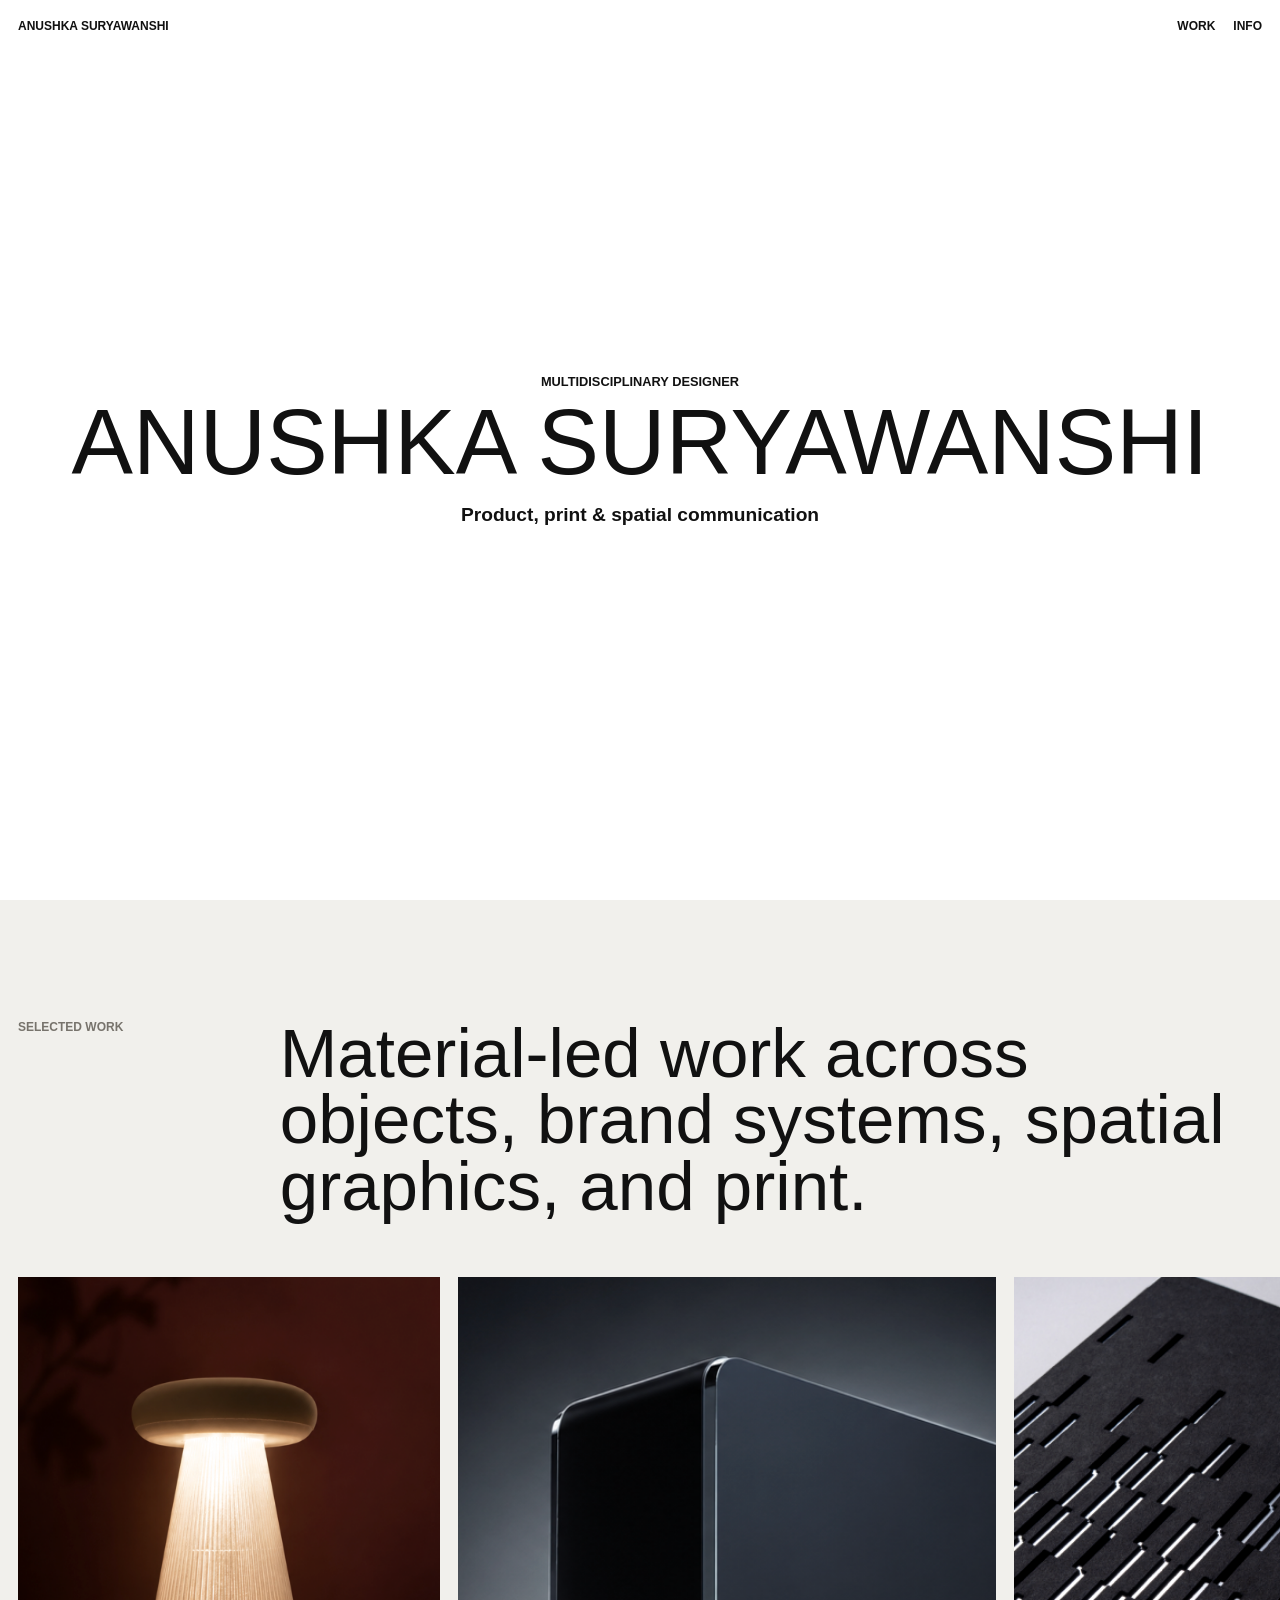
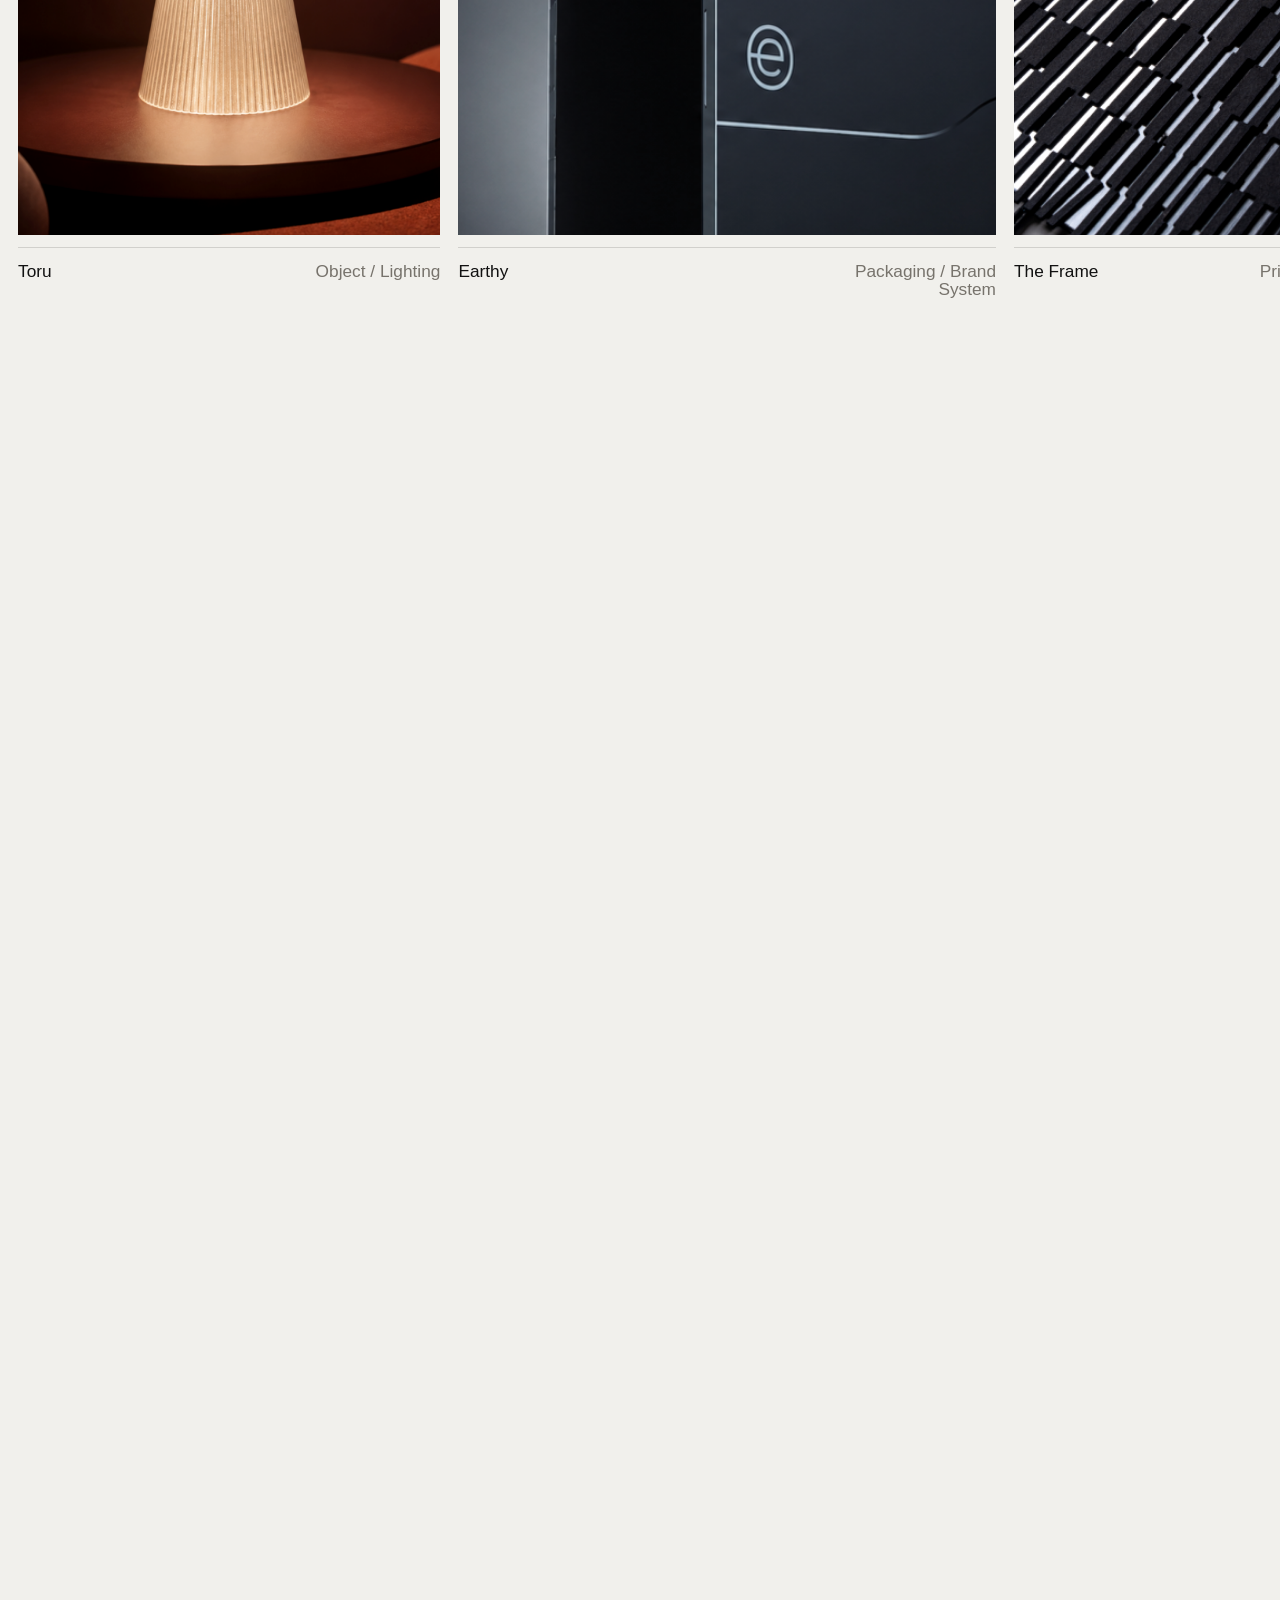
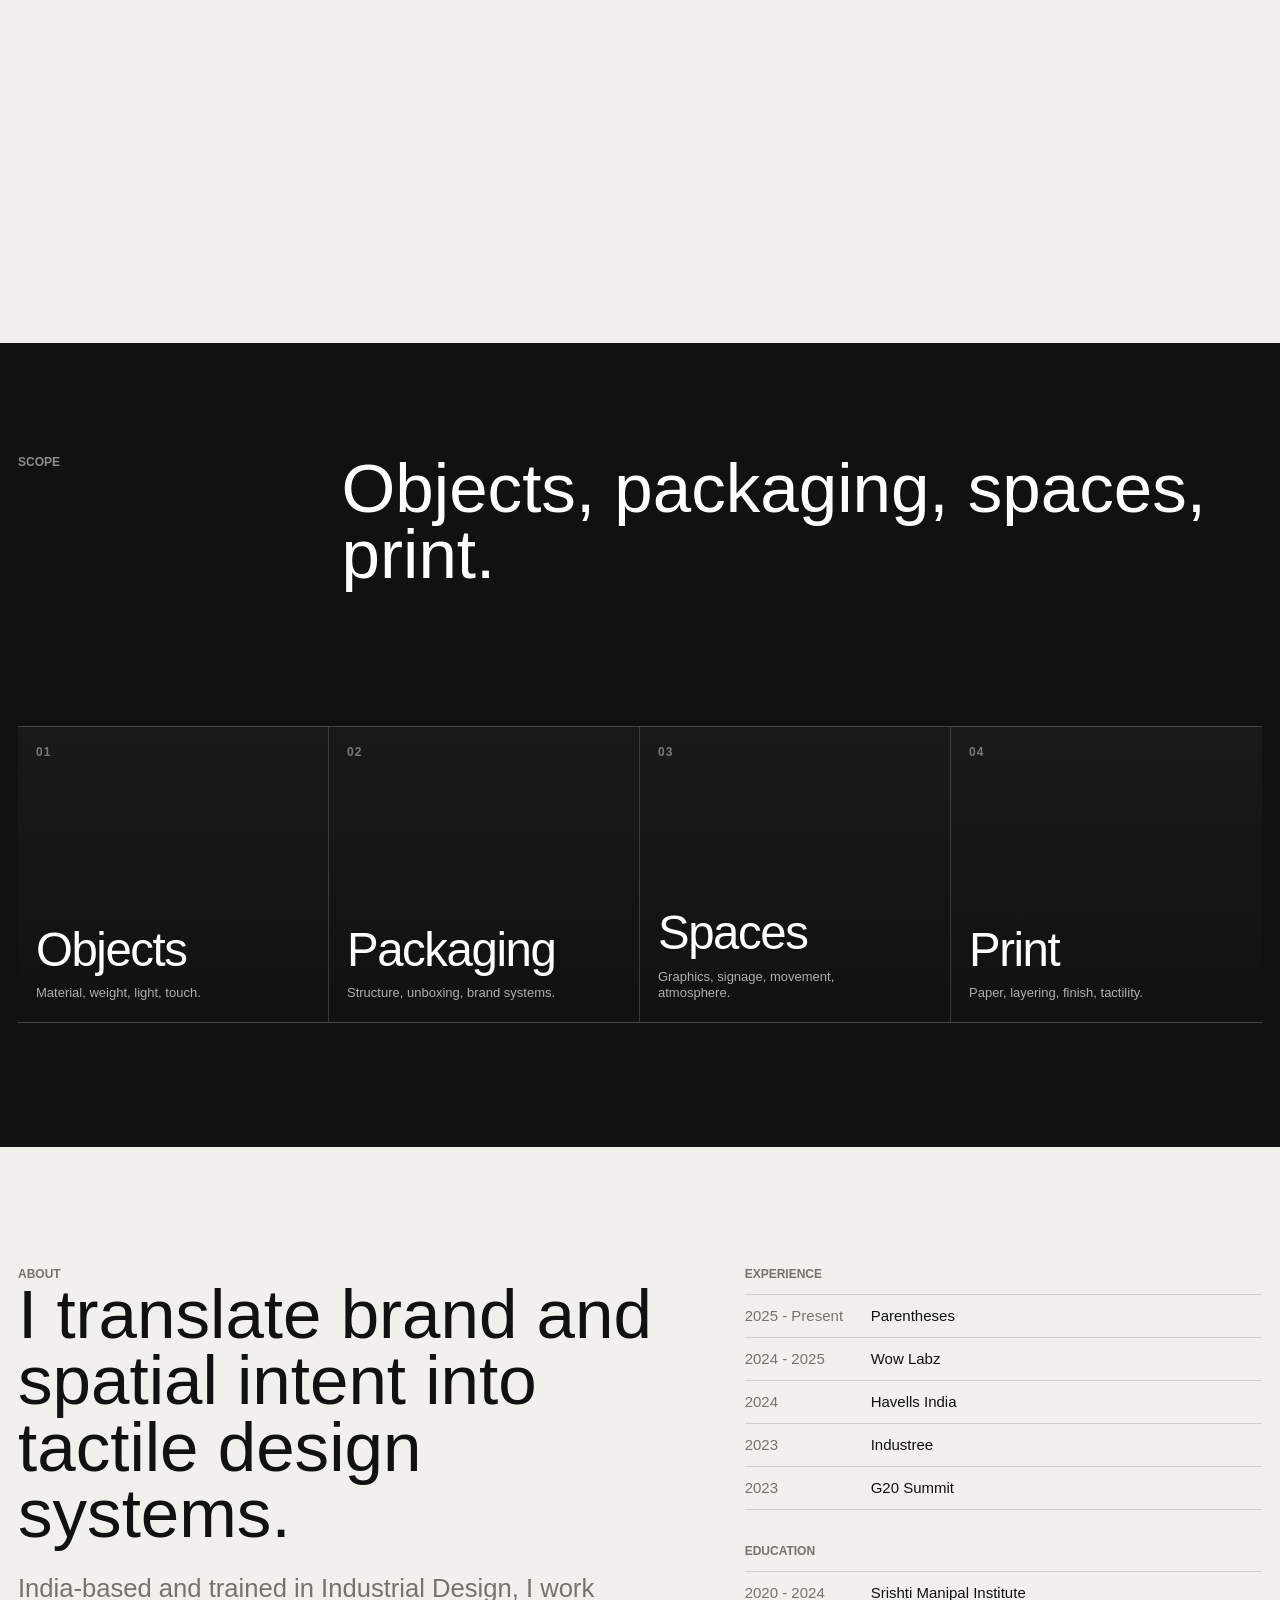
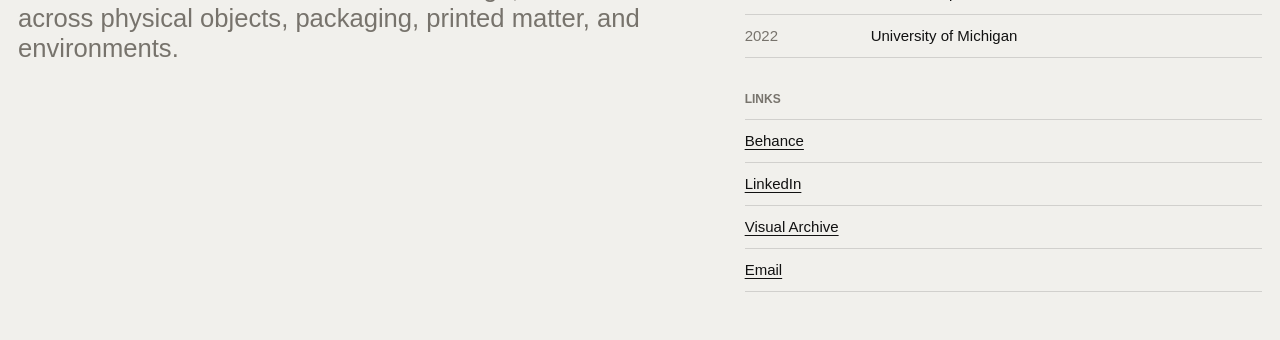
==== commit 085b4fb6: "Checkpoint portfolio project updates" ====
--- a/index.html
+++ b/index.html
@@ -8,7 +8,7 @@
       name="description"
       content="Multidisciplinary design portfolio by Anushka Suryawanshi."
     />
-    <link rel="stylesheet" href="styles.css?v=19" />
+    <link rel="stylesheet" href="styles.css?v=22" />
   </head>
   <body>
     <nav class="top-nav" id="topNav" aria-label="Primary navigation">
@@ -62,13 +62,21 @@
             </div>
           </a>
 
-          <article class="project-card project-card--wide">
+          <a class="project-card" href="#skate" data-project="skate" aria-label="View the Skate project">
+            <img src="assets/project-skate.png" alt="Skate board industrial design study" />
+            <div class="project-meta">
+              <h3>Skate</h3>
+              <p>Research / Fun-based Industrial Design</p>
+            </div>
+          </a>
+
+          <a class="project-card project-card--wide" href="#walkway-canopy" data-project="walkway" aria-label="View the Walkway Canopy project">
             <img src="assets/project-walkway.png" alt="Walkway canopy graphics" />
             <div class="project-meta">
               <h3>Walkway Canopy</h3>
               <p>Spatial Graphics / Installation</p>
             </div>
-          </article>
+          </a>
 
           <a class="project-card" href="#chandigarh-chair" data-project="chair" aria-label="View the Chandigarh Chair project">
             <img src="assets/project-chair.jpg" alt="Chandigarh Chair study" />
@@ -106,39 +114,27 @@
 
       <section class="scope" aria-labelledby="scope-title">
         <div class="section-label">SCOPE</div>
-        <h2 id="scope-title">Four ways into the work.</h2>
+        <h2 id="scope-title">Objects, packaging, spaces, print.</h2>
         <div class="scope-grid">
           <article>
             <span>01</span>
             <h3>Objects</h3>
-            <p>
-              Interfaces between the body and the world, where material,
-              weight, light, and touch shape how something is felt.
-            </p>
+            <p>Material, weight, light, touch.</p>
           </article>
           <article>
             <span>02</span>
             <h3>Packaging</h3>
-            <p>
-              Shelf-ready systems shaped through structure, CAD, die-lines,
-              material selection, renders, and digital-ready assets.
-            </p>
+            <p>Structure, unboxing, brand systems.</p>
           </article>
           <article>
             <span>03</span>
             <h3>Spaces</h3>
-            <p>
-              Layouts, signage, lighting, and graphics that guide how people
-              move, pause, notice, and feel an environment.
-            </p>
+            <p>Graphics, signage, movement, atmosphere.</p>
           </article>
           <article>
             <span>04</span>
             <h3>Print</h3>
-            <p>
-              Layering, paper, ink, embossing, and physical processes that make
-              ideas tactile, memorable, and precise.
-            </p>
+            <p>Paper, layering, finish, tactility.</p>
           </article>
         </div>
       </section>
@@ -205,7 +201,7 @@
         <div class="project-modal__images" id="modalImages" tabindex="0" aria-label="Project image gallery"></div>
 
         <aside class="project-modal__details">
-          <div class="project-modal__index">01 / Overview</div>
+          <div class="project-modal__index" id="modalIndex">01 / Overview</div>
           <div class="project-modal__copy">
             <p class="project-modal__kicker" id="modalKicker"></p>
             <h2 id="modalTitle"></h2>
@@ -221,6 +217,6 @@
       </section>
     </div>
 
-    <script src="script.js?v=19"></script>
+    <script src="script.js?v=31"></script>
   </body>
 </html>
--- a/styles.css
+++ b/styles.css
@@ -23,8 +23,8 @@
 
 body {
   font-family: "Helvetica Neue", Helvetica, Arial, sans-serif;
-  background: var(--blue);
-  color: var(--white);
+  background: var(--white);
+  color: var(--ink);
   overflow-x: hidden;
 }
 
@@ -57,7 +57,7 @@
   align-items: center;
   gap: 20px;
   z-index: 1000;
-  color: var(--white);
+  color: var(--ink);
   padding: 0;
   font-size: 12px;
   line-height: 1;
@@ -93,7 +93,7 @@
 .hero {
   position: relative;
   min-height: 100svh;
-  background: var(--blue);
+  background: var(--white);
   overflow: hidden;
 }
 
@@ -108,7 +108,7 @@
   z-index: 3;
   width: 100vw;
   pointer-events: none;
-  color: var(--white);
+  color: var(--ink);
 }
 
 .hero-kicker {
@@ -166,12 +166,12 @@
 .scope {
   position: relative;
   z-index: 5;
-  padding: 110px 18px 130px;
+  padding: 112px 18px 124px;
   background: var(--ink);
   color: var(--white);
   display: grid;
-  grid-template-columns: minmax(160px, 0.24fr) minmax(0, 1fr);
-  gap: 26px;
+  grid-template-columns: minmax(150px, 0.22fr) minmax(0, 0.78fr);
+  gap: clamp(24px, 5vw, 84px);
 }
 
 .scope .section-label {
@@ -182,37 +182,61 @@
   grid-column: 1 / -1;
   display: grid;
   grid-template-columns: repeat(4, minmax(0, 1fr));
-  gap: 1px;
-  background: rgba(255, 255, 255, 0.2);
-  margin-top: 72px;
+  gap: 0;
+  margin-top: 74px;
+  border-top: 1px solid rgba(255, 255, 255, 0.22);
+  border-bottom: 1px solid rgba(255, 255, 255, 0.22);
 }
 
 .scope-grid article {
-  min-height: 360px;
-  padding: 18px;
-  background: var(--ink);
+  min-height: 295px;
+  padding: 18px 18px 20px;
+  background:
+    linear-gradient(180deg, rgba(255, 255, 255, 0.035), rgba(255, 255, 255, 0)),
+    var(--ink);
   display: flex;
   flex-direction: column;
+  border-right: 1px solid rgba(255, 255, 255, 0.16);
+  transition: background 240ms ease, color 240ms ease;
+}
+
+.scope-grid article:last-child {
+  border-right: 0;
+}
+
+.scope-grid article:hover {
+  background: var(--paper);
+  color: var(--ink);
 }
 
 .scope-grid span {
   color: rgba(255, 255, 255, 0.42);
+  font-size: 12px;
+  font-weight: 800;
+  letter-spacing: 0.08em;
+  transition: color 240ms ease;
+}
+
+.scope-grid h3 {
+  margin: auto 0 14px;
+  font-size: clamp(28px, 3.7vw, 56px);
+  font-weight: 400;
+  line-height: 0.92;
+  letter-spacing: -0.03em;
+}
+
+.scope-grid p {
+  margin: 0;
+  max-width: 230px;
+  color: rgba(255, 255, 255, 0.66);
   font-size: 13px;
-}
-
-.scope-grid h3 {
-  margin: auto 0 18px;
-  font-size: clamp(30px, 4vw, 62px);
-  font-weight: 400;
-  line-height: 0.94;
-}
-
-.scope-grid p {
-  margin: 0;
-  max-width: 310px;
-  color: rgba(255, 255, 255, 0.66);
-  font-size: 15px;
-  line-height: 1.35;
+  line-height: 1.28;
+  transition: color 240ms ease;
+}
+
+.scope-grid article:hover span,
+.scope-grid article:hover p {
+  color: rgba(17, 17, 17, 0.58);
 }
 
 .projects {
@@ -386,7 +410,6 @@
 
 .project-modal__figure {
   position: relative;
-  min-height: 100%;
   margin: 0;
   overflow: hidden;
   background: #202020;
@@ -397,16 +420,28 @@
 }
 
 .project-modal__figure img {
+  display: block;
   width: 100%;
+  height: auto;
+}
+
+.project-modal__figure--placeholder {
+  display: grid;
+  place-items: center;
   min-height: 100%;
-  height: auto;
-  object-fit: cover;
-}
-
-.project-modal__figure--hero img {
-  position: absolute;
-  inset: 0;
-  height: 100%;
+  background:
+    linear-gradient(135deg, rgba(255, 255, 255, 0.055), rgba(255, 255, 255, 0)),
+    #1b1b1b;
+}
+
+.project-modal__placeholder {
+  border: 1px solid rgba(255, 255, 255, 0.22);
+  padding: 12px 16px;
+  color: rgba(255, 255, 255, 0.58);
+  font-size: 11px;
+  font-weight: 800;
+  letter-spacing: 0.12em;
+  text-transform: uppercase;
 }
 
 .project-modal__caption {
@@ -515,6 +550,25 @@
   line-height: 1.42;
 }
 
+.project-modal__bullets {
+  display: grid;
+  gap: 7px;
+  margin: 0;
+  padding: 0;
+  list-style: none;
+  font-size: 11px;
+  font-weight: 800;
+  letter-spacing: 0.08em;
+  line-height: 1.2;
+  text-transform: uppercase;
+}
+
+.project-modal__bullets li::before {
+  content: "•";
+  color: var(--project-accent, currentColor);
+  margin-right: 8px;
+}
+
 .project-modal__body strong {
   color: var(--project-accent, currentColor);
   font-weight: 700;
@@ -555,10 +609,6 @@
 
   .project-modal__images {
     grid-row: 1;
-  }
-
-  .project-modal__figure {
-    min-height: 100%;
   }
 
   .project-modal__details {
@@ -683,21 +733,27 @@
   .scope {
     grid-template-columns: 1fr;
     gap: 14px;
-    padding: 78px 14px 90px;
+    padding: 78px 14px 86px;
   }
 
   .scope-grid {
     grid-template-columns: 1fr;
-    margin-top: 44px;
+    margin-top: 42px;
   }
 
   .scope-grid article {
-    min-height: 250px;
+    min-height: 176px;
     padding: 14px;
+    border-right: 0;
+    border-bottom: 1px solid rgba(255, 255, 255, 0.16);
+  }
+
+  .scope-grid article:last-child {
+    border-bottom: 0;
   }
 
   .scope-grid h3 {
-    font-size: clamp(30px, 8vw, 44px);
+    font-size: clamp(30px, 8vw, 42px);
   }
 
   .scope-grid p {
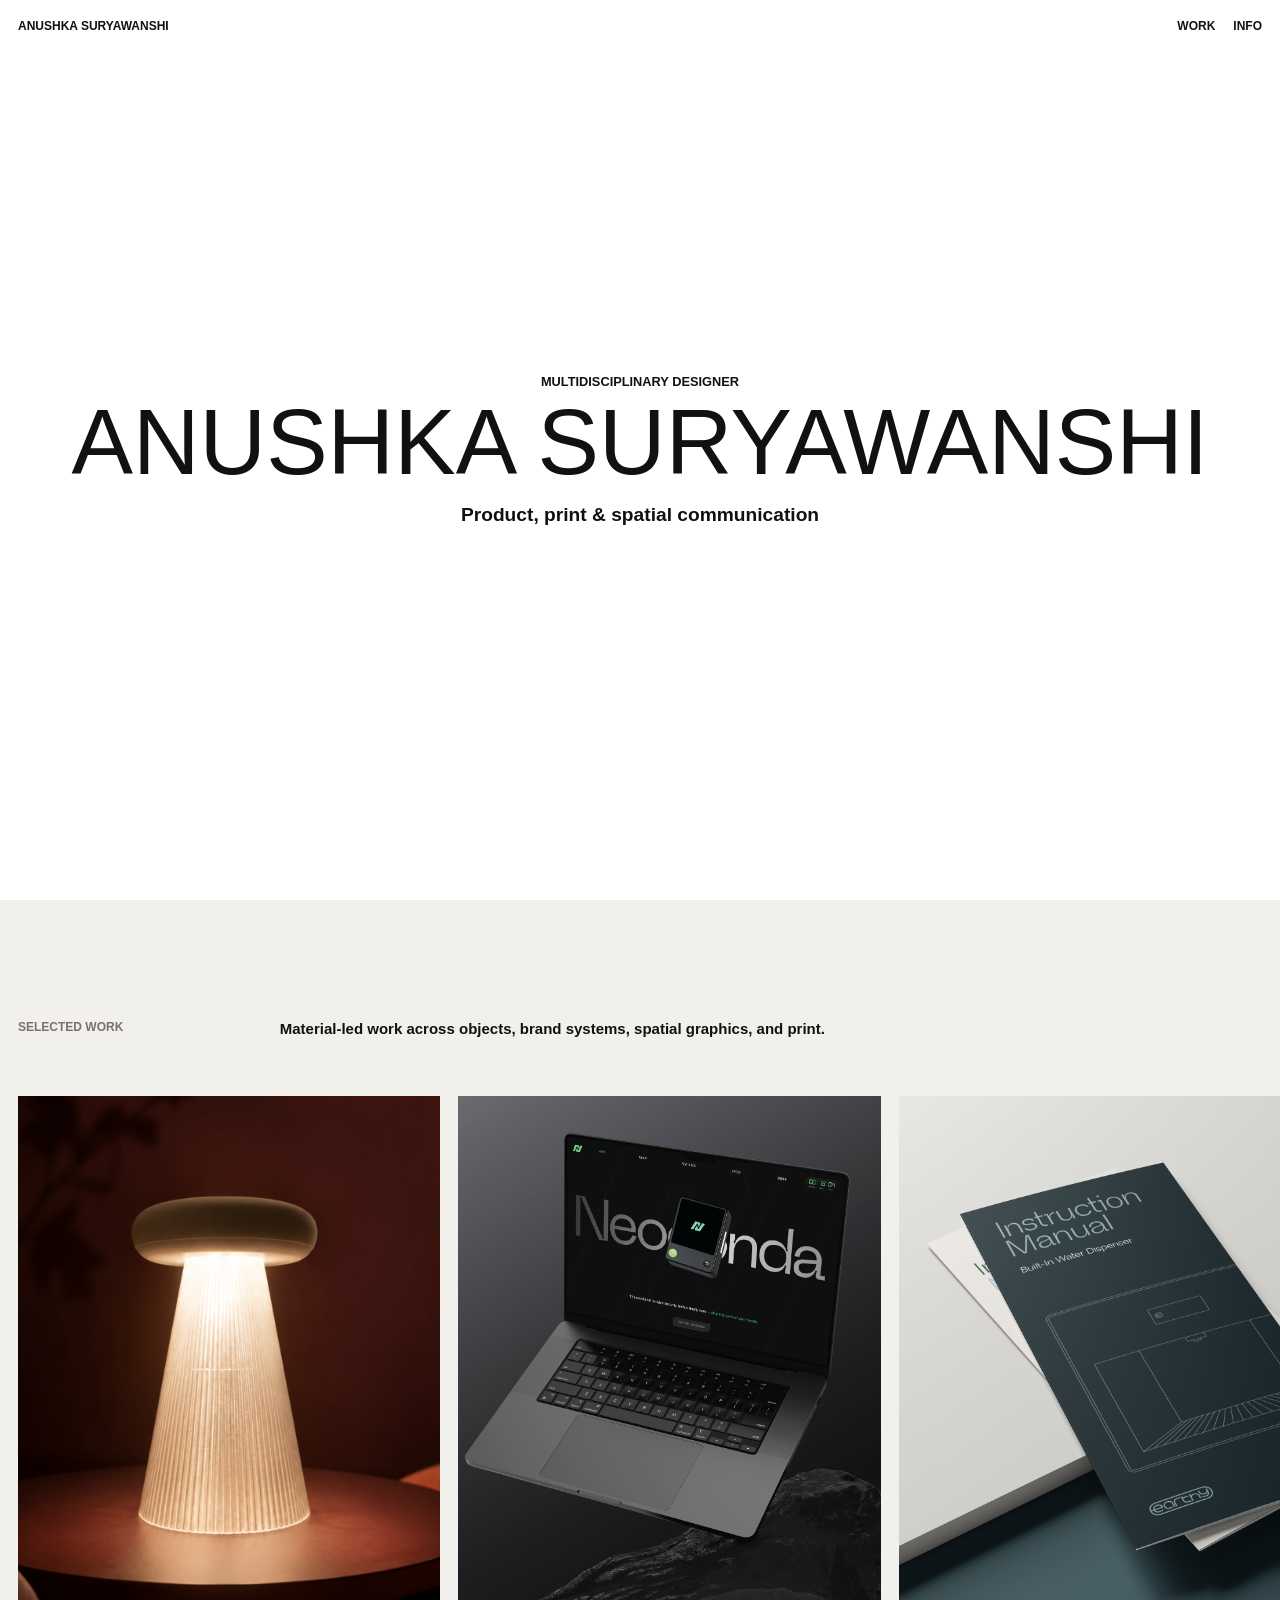
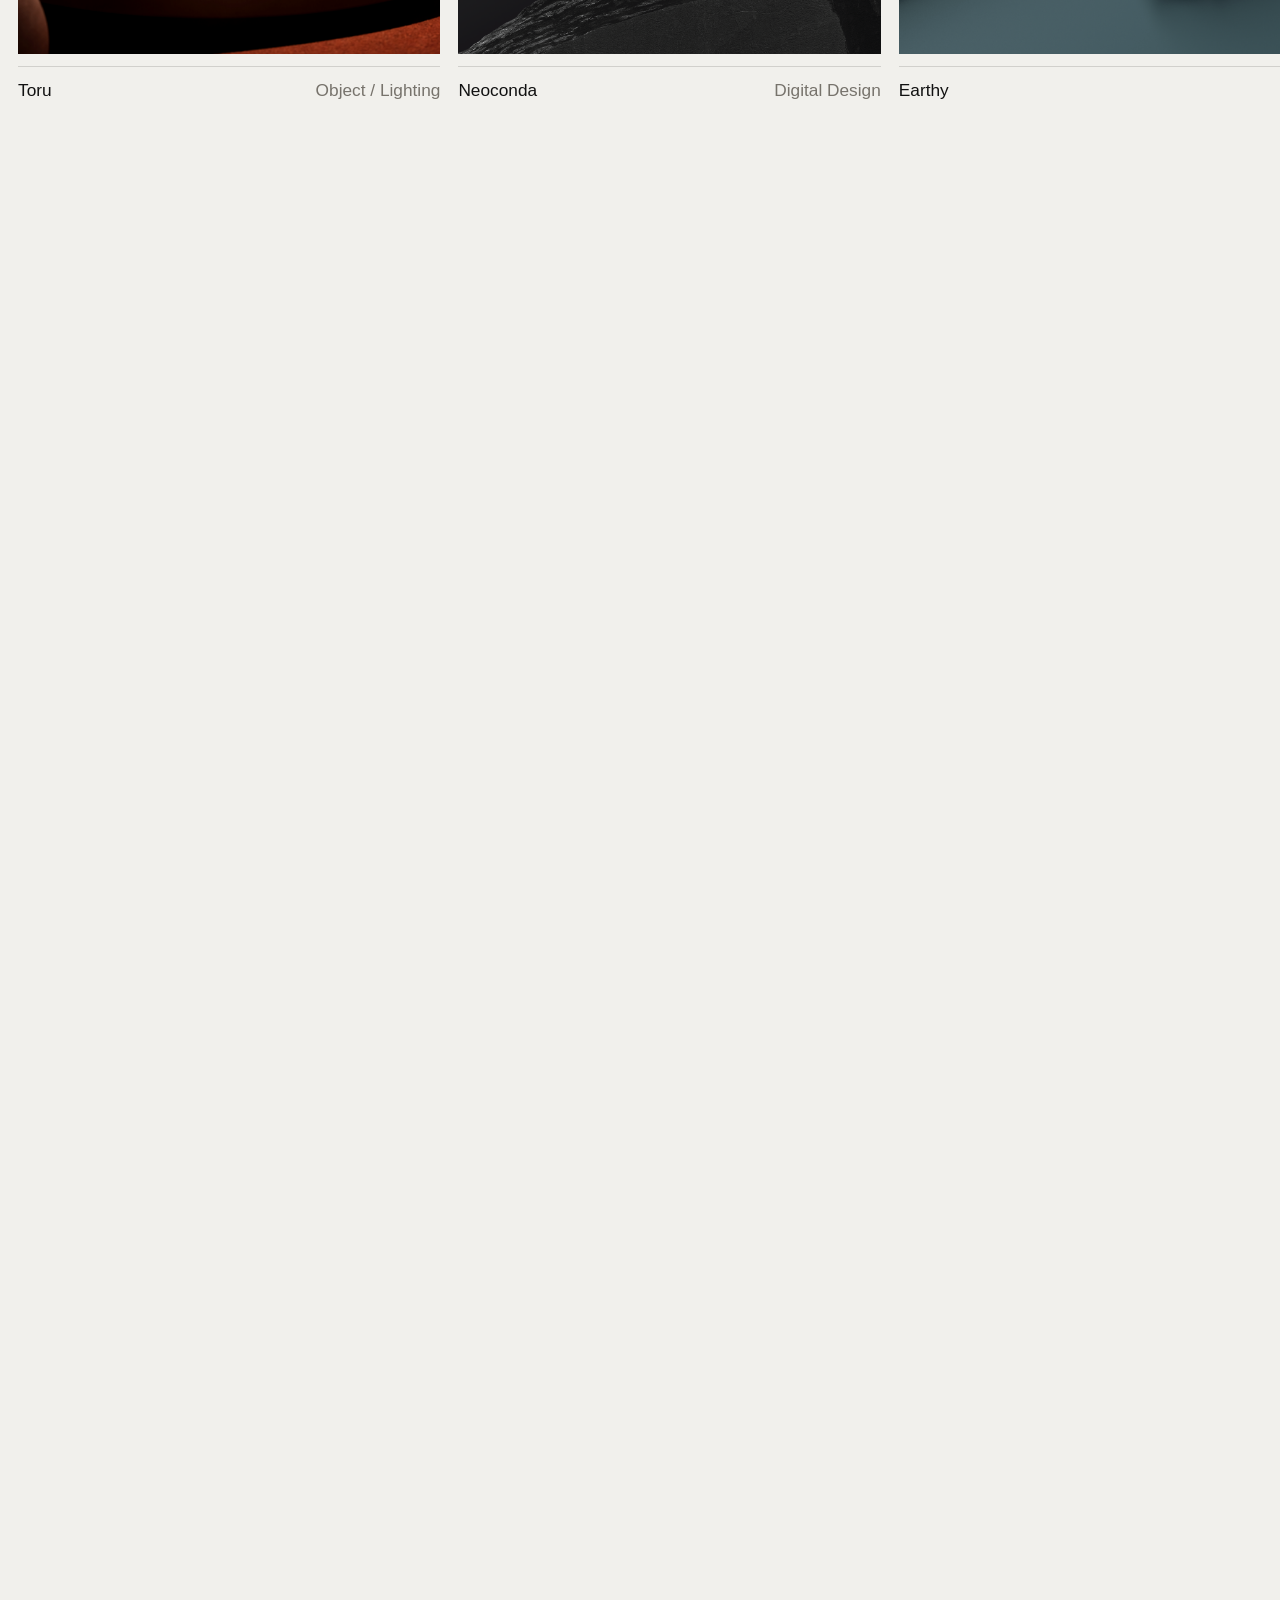
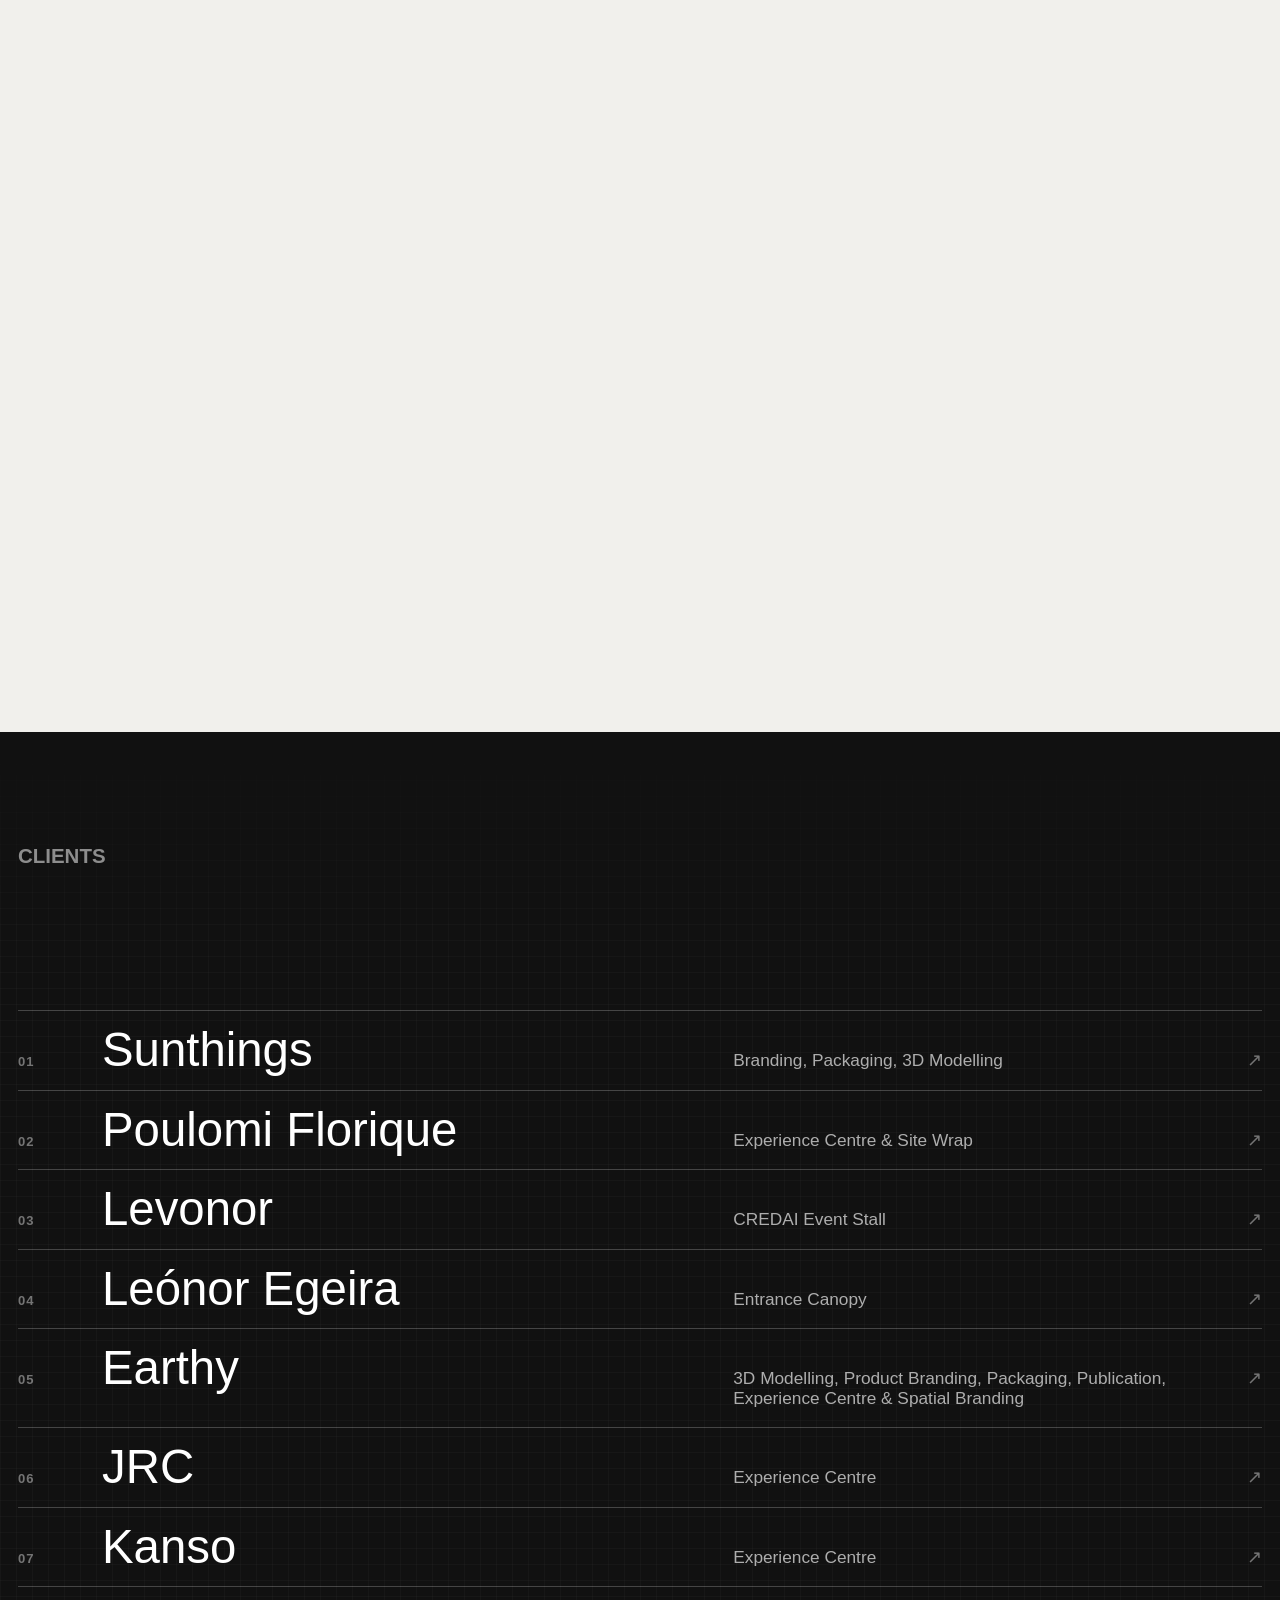
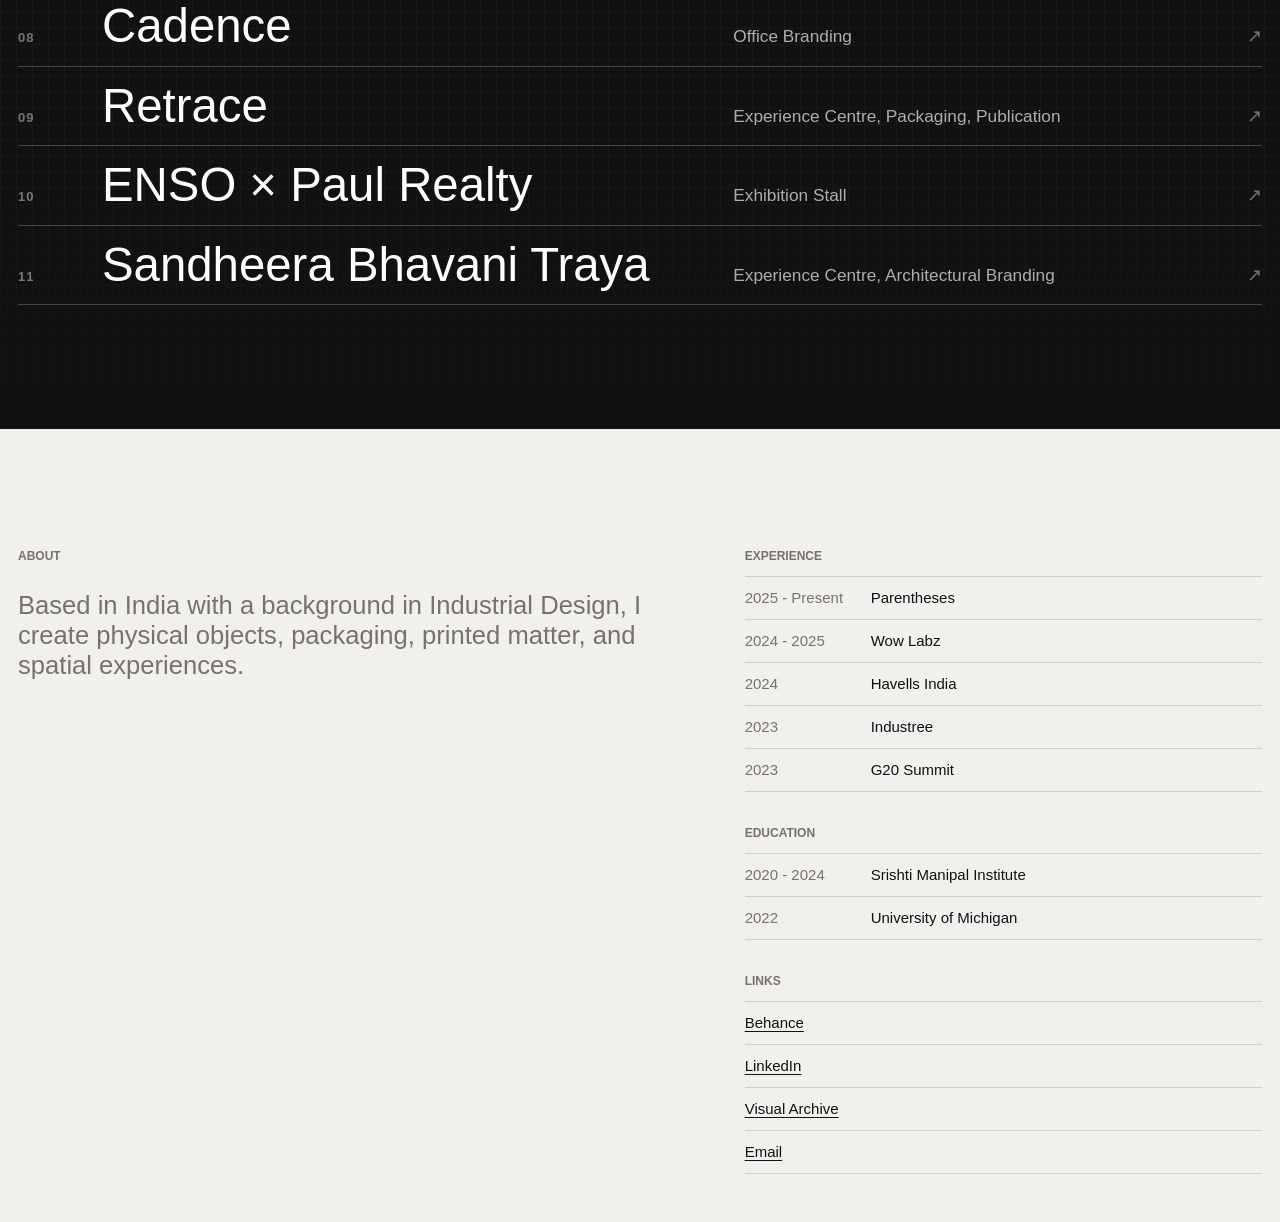
==== commit 159501f5: "Update portfolio projects and clients" ====
--- a/index.html
+++ b/index.html
@@ -8,7 +8,7 @@
       name="description"
       content="Multidisciplinary design portfolio by Anushka Suryawanshi."
     />
-    <link rel="stylesheet" href="styles.css?v=22" />
+    <link rel="stylesheet" href="styles.css?v=36" />
   </head>
   <body>
     <nav class="top-nav" id="topNav" aria-label="Primary navigation">
@@ -46,8 +46,16 @@
             </div>
           </a>
 
+          <a class="project-card" href="#neoconda" data-project="neoconda" aria-label="View the Neoconda project">
+            <img class="project-card__image--neoconda" src="assets/project-neoconda-thumb.png" alt="Neoconda cybersecurity landing page design shown on a laptop" />
+            <div class="project-meta">
+              <h3>Neoconda</h3>
+              <p>Digital Design</p>
+            </div>
+          </a>
+
           <a class="project-card project-card--wide" href="earthy.html" data-project="earthy" aria-label="View the Earthy project">
-            <img src="assets/project-earthy.png" alt="Earthy packaging system" />
+            <img src="assets/project-earthy-thumb.png" alt="Earthy instruction manual mockup" />
             <div class="project-meta">
               <h3>Earthy</h3>
               <p>Packaging / Brand System</p>
@@ -66,11 +74,11 @@
             <img src="assets/project-skate.png" alt="Skate board industrial design study" />
             <div class="project-meta">
               <h3>Skate</h3>
-              <p>Research / Fun-based Industrial Design</p>
-            </div>
-          </a>
-
-          <a class="project-card project-card--wide" href="#walkway-canopy" data-project="walkway" aria-label="View the Walkway Canopy project">
+              <p>Research/ Fun based Design</p>
+            </div>
+          </a>
+
+          <a class="project-card project-card--wide" href="#walkway-canopy" data-project="walkway" aria-label="View the Walkway Canopy project" hidden>
             <img src="assets/project-walkway.png" alt="Walkway canopy graphics" />
             <div class="project-meta">
               <h3>Walkway Canopy</h3>
@@ -79,7 +87,7 @@
           </a>
 
           <a class="project-card" href="#chandigarh-chair" data-project="chair" aria-label="View the Chandigarh Chair project">
-            <img src="assets/project-chair.jpg" alt="Chandigarh Chair study" />
+            <img src="assets/chair-hero.png" alt="Chandigarh Chair study" />
             <div class="project-meta">
               <h3>Chandigarh Chair</h3>
               <p>Object Study / Furniture</p>
@@ -94,60 +102,32 @@
             </div>
           </a>
 
-          <article class="project-card project-card--wide">
-            <img src="assets/project-sunthings.jpg" alt="Sunthings packaging" />
-            <div class="project-meta">
-              <h3>Sunthings</h3>
-              <p>Packaging / Visual Identity</p>
-            </div>
-          </article>
-
-          <article class="project-card">
-            <img src="assets/project-cadence.jpg" alt="Cadence office branding" />
-            <div class="project-meta">
-              <h3>Cadence</h3>
-              <p>Spatial Branding / CAD</p>
-            </div>
-          </article>
-        </div>
-      </section>
-
-      <section class="scope" aria-labelledby="scope-title">
-        <div class="section-label">SCOPE</div>
-        <h2 id="scope-title">Objects, packaging, spaces, print.</h2>
-        <div class="scope-grid">
-          <article>
-            <span>01</span>
-            <h3>Objects</h3>
-            <p>Material, weight, light, touch.</p>
-          </article>
-          <article>
-            <span>02</span>
-            <h3>Packaging</h3>
-            <p>Structure, unboxing, brand systems.</p>
-          </article>
-          <article>
-            <span>03</span>
-            <h3>Spaces</h3>
-            <p>Graphics, signage, movement, atmosphere.</p>
-          </article>
-          <article>
-            <span>04</span>
-            <h3>Print</h3>
-            <p>Paper, layering, finish, tactility.</p>
-          </article>
-        </div>
-      </section>
-
-      <section class="about" id="about" aria-labelledby="about-title">
+        </div>
+      </section>
+
+      <section class="clients" aria-label="Clients">
+        <div class="section-label">CLIENTS</div>
+        <ol class="clients-list">
+          <li><a href="https://sunthings.co" target="_blank" rel="noreferrer"><span>01</span><strong>Sunthings</strong><em>Branding, Packaging, 3D Modelling</em></a></li>
+          <li><a href="https://www.poulomiflorique.com/" target="_blank" rel="noreferrer"><span>02</span><strong>Poulomi Florique</strong><em>Experience Centre &amp; Site Wrap</em></a></li>
+          <li><a href="https://www.levonor.com/" target="_blank" rel="noreferrer"><span>03</span><strong>Levonor</strong><em>CREDAI Event Stall</em></a></li>
+          <li><a href="https://www.levonoregeira.com/" target="_blank" rel="noreferrer"><span>04</span><strong>Leónor Egeira</strong><em>Entrance Canopy</em></a></li>
+          <li><a href="https://earthy.living/" target="_blank" rel="noreferrer"><span>05</span><strong>Earthy</strong><em>3D Modelling, Product Branding, Packaging, Publication, Experience Centre &amp; Spatial Branding</em></a></li>
+          <li><a href="https://www.jrcprojects.com" target="_blank" rel="noreferrer"><span>06</span><strong>JRC</strong><em>Experience Centre</em></a></li>
+          <li><a href="https://kanso-jrc.com/" target="_blank" rel="noreferrer"><span>07</span><strong>Kanso</strong><em>Experience Centre</em></a></li>
+          <li><a href="https://www.google.com/search?q=cadence+hyderabad+builder" target="_blank" rel="noreferrer"><span>08</span><strong>Cadence</strong><em>Office Branding</em></a></li>
+          <li><a href="https://www.pragatiretrace.com/" target="_blank" rel="noreferrer"><span>09</span><strong>Retrace</strong><em>Experience Centre, Packaging, Publication</em></a></li>
+          <li><a href="https://myenso.in/#Living" target="_blank" rel="noreferrer"><span>10</span><strong>ENSO × Paul Realty</strong><em>Exhibition Stall</em></a></li>
+          <li><a href="https://www.sandheera.com/projects" target="_blank" rel="noreferrer"><span>11</span><strong>Sandheera Bhavani Traya</strong><em>Experience Centre, Architectural Branding</em></a></li>
+        </ol>
+      </section>
+
+      <section class="about" id="about" aria-label="About">
         <div class="about-copy">
           <div class="section-label">ABOUT</div>
-          <h2 id="about-title">
-            I translate brand and spatial intent into tactile design systems.
-          </h2>
           <p>
-            India-based and trained in Industrial Design, I work across physical
-            objects, packaging, printed matter, and environments.
+            Based in India with a background in Industrial Design, I create
+            physical objects, packaging, printed matter, and spatial experiences.
           </p>
         </div>
 
@@ -202,6 +182,11 @@
 
         <aside class="project-modal__details">
           <div class="project-modal__index" id="modalIndex">01 / Overview</div>
+          <div class="project-modal__edit-controls" aria-label="Text editing controls">
+            <button id="modalEditToggle" type="button">Edit text</button>
+            <button id="modalEditSave" type="button" disabled>Save edits</button>
+            <button id="modalEditReset" type="button" disabled>Reset section</button>
+          </div>
           <div class="project-modal__copy">
             <p class="project-modal__kicker" id="modalKicker"></p>
             <h2 id="modalTitle"></h2>
@@ -217,6 +202,7 @@
       </section>
     </div>
 
-    <script src="script.js?v=31"></script>
+    <script src="cursor.js?v=1"></script>
+    <script src="script.js?v=44"></script>
   </body>
 </html>
--- a/styles.css
+++ b/styles.css
@@ -153,8 +153,6 @@
   text-transform: uppercase;
 }
 
-.work-intro h2,
-.scope h2,
 .about h2 {
   margin: 0;
   font-size: clamp(34px, 5.4vw, 86px);
@@ -163,7 +161,15 @@
   letter-spacing: 0;
 }
 
-.scope {
+.work-intro h2 {
+  margin: 0;
+  font-size: 15px;
+  font-weight: 700;
+  line-height: 1.2;
+  letter-spacing: 0;
+}
+
+.clients {
   position: relative;
   z-index: 5;
   padding: 112px 18px 124px;
@@ -174,69 +180,94 @@
   gap: clamp(24px, 5vw, 84px);
 }
 
-.scope .section-label {
+.clients::before {
+  content: "";
+  position: absolute;
+  inset: 0;
+  pointer-events: none;
+  opacity: 0.34;
+  background-image:
+    linear-gradient(rgba(255, 255, 255, 0.075) 1px, transparent 1px),
+    linear-gradient(90deg, rgba(255, 255, 255, 0.075) 1px, transparent 1px);
+  background-size: 16px 16px;
+  mask-image: linear-gradient(180deg, transparent, #000 18%, #000 82%, transparent);
+}
+
+.clients .section-label,
+.clients-list {
+  position: relative;
+  z-index: 1;
+}
+
+.clients .section-label {
   color: rgba(255, 255, 255, 0.52);
-}
-
-.scope-grid {
+  font-size: clamp(16px, 1.6vw, 24px);
+}
+
+.clients-list {
   grid-column: 1 / -1;
-  display: grid;
-  grid-template-columns: repeat(4, minmax(0, 1fr));
-  gap: 0;
-  margin-top: 74px;
+  margin: 78px 0 0;
+  padding: 0;
+  list-style: none;
   border-top: 1px solid rgba(255, 255, 255, 0.22);
+}
+
+.clients-list a {
+  display: grid;
+  grid-template-columns: 62px minmax(220px, 0.56fr) minmax(200px, 0.44fr) 28px;
+  gap: 22px;
+  align-items: baseline;
+  padding: 17px 0 18px;
   border-bottom: 1px solid rgba(255, 255, 255, 0.22);
-}
-
-.scope-grid article {
-  min-height: 295px;
-  padding: 18px 18px 20px;
-  background:
-    linear-gradient(180deg, rgba(255, 255, 255, 0.035), rgba(255, 255, 255, 0)),
-    var(--ink);
-  display: flex;
-  flex-direction: column;
-  border-right: 1px solid rgba(255, 255, 255, 0.16);
-  transition: background 240ms ease, color 240ms ease;
-}
-
-.scope-grid article:last-child {
-  border-right: 0;
-}
-
-.scope-grid article:hover {
-  background: var(--paper);
-  color: var(--ink);
-}
-
-.scope-grid span {
+  color: var(--white);
+  transition: color 180ms ease, background 180ms ease, padding 180ms ease;
+}
+
+.clients-list a::after {
+  content: "↗";
+  justify-self: end;
   color: rgba(255, 255, 255, 0.42);
-  font-size: 12px;
-  font-weight: 800;
+  font-size: 18px;
+  font-weight: 300;
+  transition: color 180ms ease, transform 180ms ease;
+}
+
+.clients-list a:hover {
+  padding-left: 12px;
+  color: var(--project-accent, #bfc7bf);
+  background: rgba(255, 255, 255, 0.035);
+}
+
+.clients-list a:hover::after {
+  color: var(--project-accent, #bfc7bf);
+  transform: translate(3px, -3px);
+}
+
+.clients-list span {
+  color: rgba(255, 255, 255, 0.42);
+  font-size: 13px;
+  font-weight: 600;
   letter-spacing: 0.08em;
-  transition: color 240ms ease;
-}
-
-.scope-grid h3 {
-  margin: auto 0 14px;
-  font-size: clamp(28px, 3.7vw, 56px);
+}
+
+.clients-list strong {
+  font-size: clamp(23px, 3.7vw, 58px);
   font-weight: 400;
   line-height: 0.92;
-  letter-spacing: -0.03em;
-}
-
-.scope-grid p {
-  margin: 0;
-  max-width: 230px;
+  letter-spacing: 0;
+}
+
+.clients-list em {
+  margin: 0;
+  font-style: normal;
   color: rgba(255, 255, 255, 0.66);
-  font-size: 13px;
-  line-height: 1.28;
-  transition: color 240ms ease;
-}
-
-.scope-grid article:hover span,
-.scope-grid article:hover p {
-  color: rgba(17, 17, 17, 0.58);
+  font-size: clamp(13px, 1.35vw, 18px);
+  line-height: 1.15;
+}
+
+.clients-list a:hover span,
+.clients-list a:hover em {
+  color: rgba(255, 255, 255, 0.78);
 }
 
 .projects {
@@ -244,6 +275,7 @@
   z-index: 5;
   height: max(100vh, var(--projects-height, 120vh));
   padding-top: 0;
+  padding-bottom: clamp(72px, 9vh, 128px);
   background: var(--paper);
   color: var(--ink);
   overflow: visible;
@@ -278,6 +310,10 @@
   filter: saturate(0.92) contrast(1.02);
 }
 
+.project-card__image--neoconda {
+  object-position: 58% center;
+}
+
 .project-meta {
   display: flex;
   justify-content: space-between;
@@ -408,6 +444,14 @@
   background: #151515;
 }
 
+.project-modal__images--short::after {
+  content: "";
+  display: block;
+  height: 42vh;
+  min-height: 320px;
+  background: #151515;
+}
+
 .project-modal__figure {
   position: relative;
   margin: 0;
@@ -419,7 +463,8 @@
   border-top: 1px solid rgba(255, 255, 255, 0.18);
 }
 
-.project-modal__figure img {
+.project-modal__figure img,
+.project-modal__figure video {
   display: block;
   width: 100%;
   height: auto;
@@ -457,7 +502,7 @@
   background: rgba(12, 12, 12, 0.76);
   backdrop-filter: blur(8px);
   font-size: 11px;
-  font-weight: 600;
+  font-weight: 400;
   line-height: 1.25;
   letter-spacing: 0.02em;
   text-transform: uppercase;
@@ -510,6 +555,38 @@
   text-transform: uppercase;
 }
 
+.project-modal__edit-controls {
+  display: flex;
+  flex-wrap: wrap;
+  gap: 8px;
+  margin-top: 12px;
+}
+
+.project-modal__edit-controls button {
+  min-height: 28px;
+  padding: 0 9px;
+  cursor: pointer;
+  color: var(--ink);
+  background: transparent;
+  border: 1px solid rgba(17, 17, 17, 0.28);
+  font: inherit;
+  font-size: 10px;
+  font-weight: 700;
+  letter-spacing: 0.04em;
+  line-height: 1;
+  text-transform: uppercase;
+}
+
+.project-modal__edit-controls button:disabled {
+  cursor: default;
+  opacity: 0.38;
+}
+
+.project-modal.is-editing [contenteditable="true"] {
+  outline: 1px dashed var(--project-accent, #686963);
+  outline-offset: 4px;
+}
+
 .project-modal__copy {
   margin: auto 0;
 }
@@ -567,6 +644,51 @@
   content: "•";
   color: var(--project-accent, currentColor);
   margin-right: 8px;
+}
+
+.project-modal__links {
+  display: flex;
+  align-items: start;
+}
+
+.project-modal__links a {
+  display: inline-flex;
+  align-items: center;
+  justify-content: space-between;
+  min-width: 144px;
+  min-height: 38px;
+  padding: 0 4px 0 16px;
+  border: 1.25px solid var(--ink);
+  border-radius: 999px;
+  color: var(--ink);
+  background: transparent;
+  box-shadow: none;
+  font-size: 11px;
+  font-weight: 600;
+  letter-spacing: 0;
+  line-height: 1;
+  text-transform: none;
+  transition: transform 0.2s ease, background 0.2s ease;
+}
+
+.project-modal__links a::after {
+  content: "↗";
+  display: grid;
+  place-items: center;
+  width: 30px;
+  height: 30px;
+  margin-left: 12px;
+  border-radius: 50%;
+  color: #f5f4ef;
+  background: var(--ink);
+  font-size: 18px;
+  font-weight: 400;
+  line-height: 1;
+}
+
+.project-modal__links a:hover {
+  transform: translateY(-2px);
+  background: color-mix(in srgb, var(--project-accent, #686963) 12%, transparent);
 }
 
 .project-modal__body strong {
@@ -730,33 +852,32 @@
     text-align: left;
   }
 
-  .scope {
+  .clients {
     grid-template-columns: 1fr;
     gap: 14px;
     padding: 78px 14px 86px;
   }
 
-  .scope-grid {
-    grid-template-columns: 1fr;
+  .clients-list {
     margin-top: 42px;
   }
 
-  .scope-grid article {
-    min-height: 176px;
-    padding: 14px;
-    border-right: 0;
-    border-bottom: 1px solid rgba(255, 255, 255, 0.16);
-  }
-
-  .scope-grid article:last-child {
-    border-bottom: 0;
-  }
-
-  .scope-grid h3 {
-    font-size: clamp(30px, 8vw, 42px);
-  }
-
-  .scope-grid p {
+  .clients-list a {
+    grid-template-columns: 38px 1fr 22px;
+    gap: 12px;
+    padding: 14px 0 15px;
+  }
+
+  .clients-list a:hover {
+    padding-left: 0;
+  }
+
+  .clients-list strong {
+    font-size: clamp(22px, 7vw, 33px);
+  }
+
+  .clients-list em {
+    grid-column: 2 / 3;
     font-size: 14px;
   }
 
@@ -782,10 +903,6 @@
   }
 
   .projects-row {
-    grid-template-columns: 1fr;
-  }
-
-  .scope-grid {
     grid-template-columns: 1fr;
   }
 }
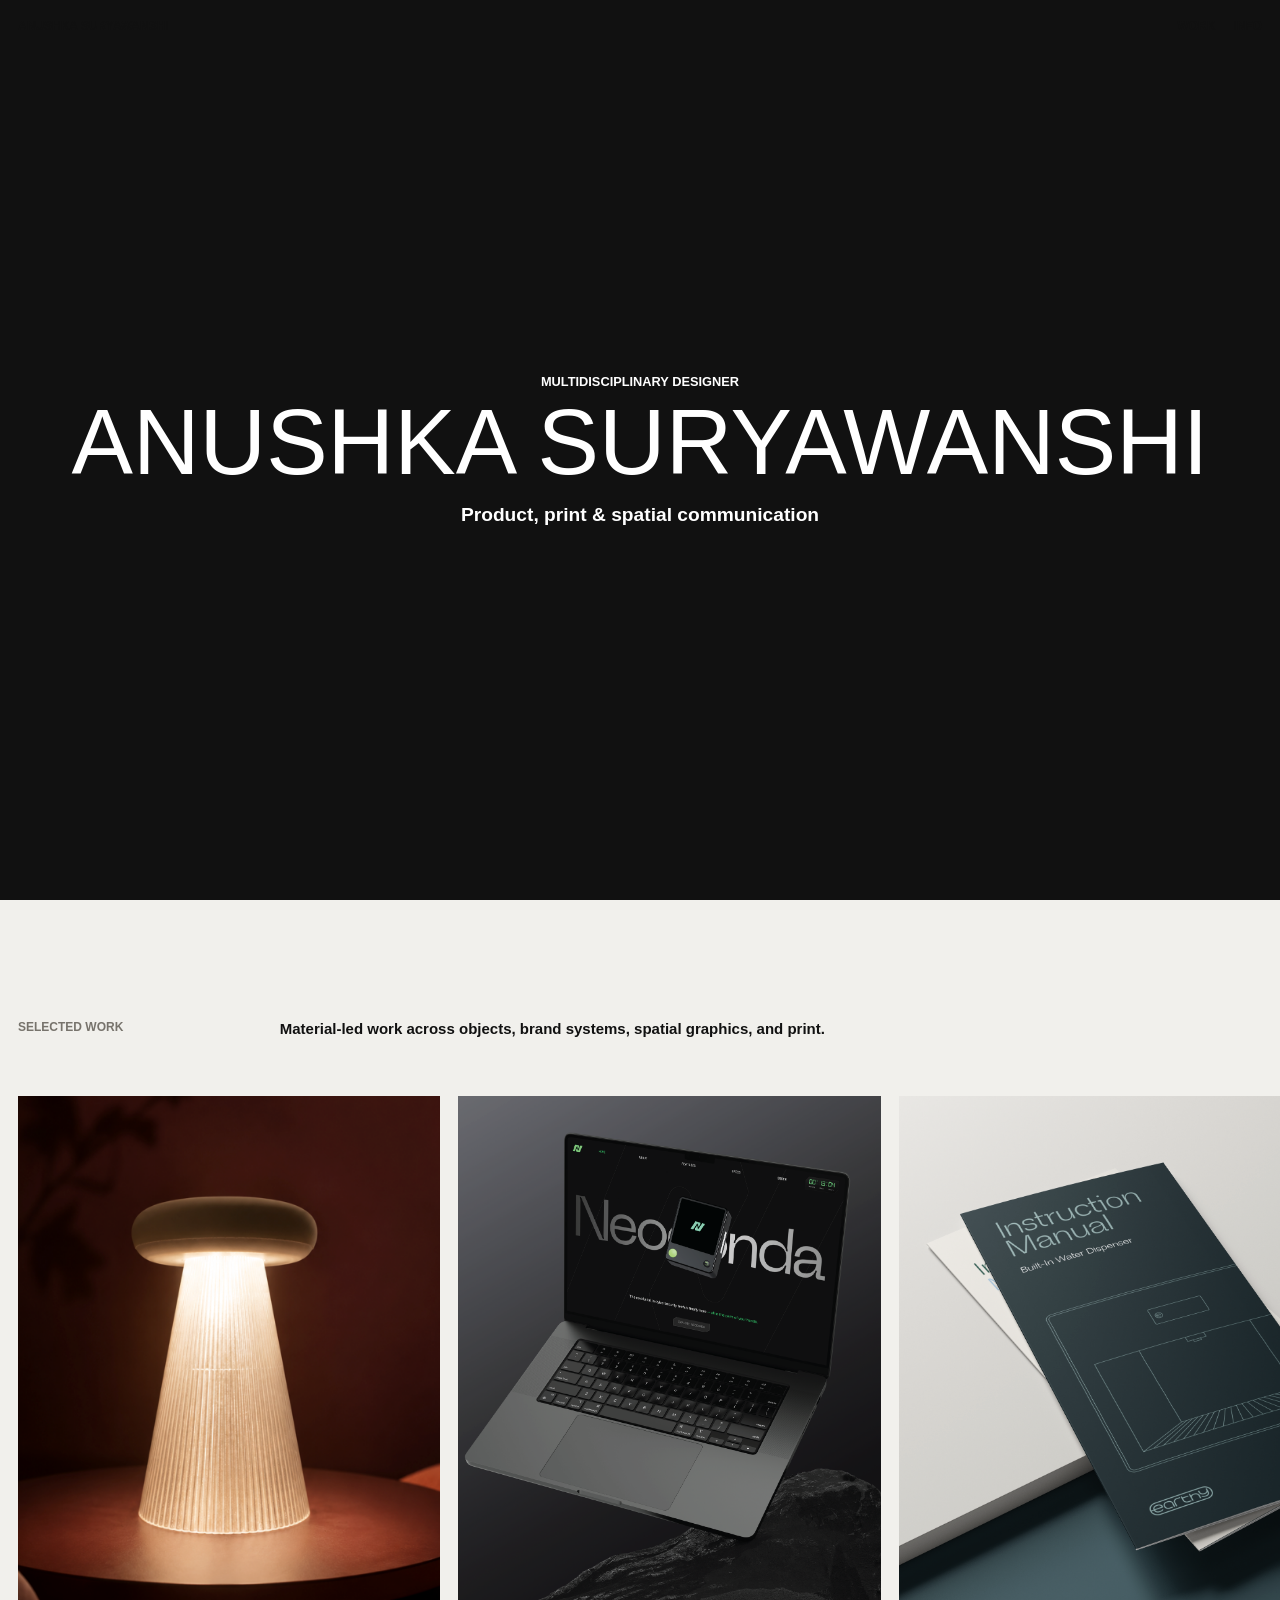
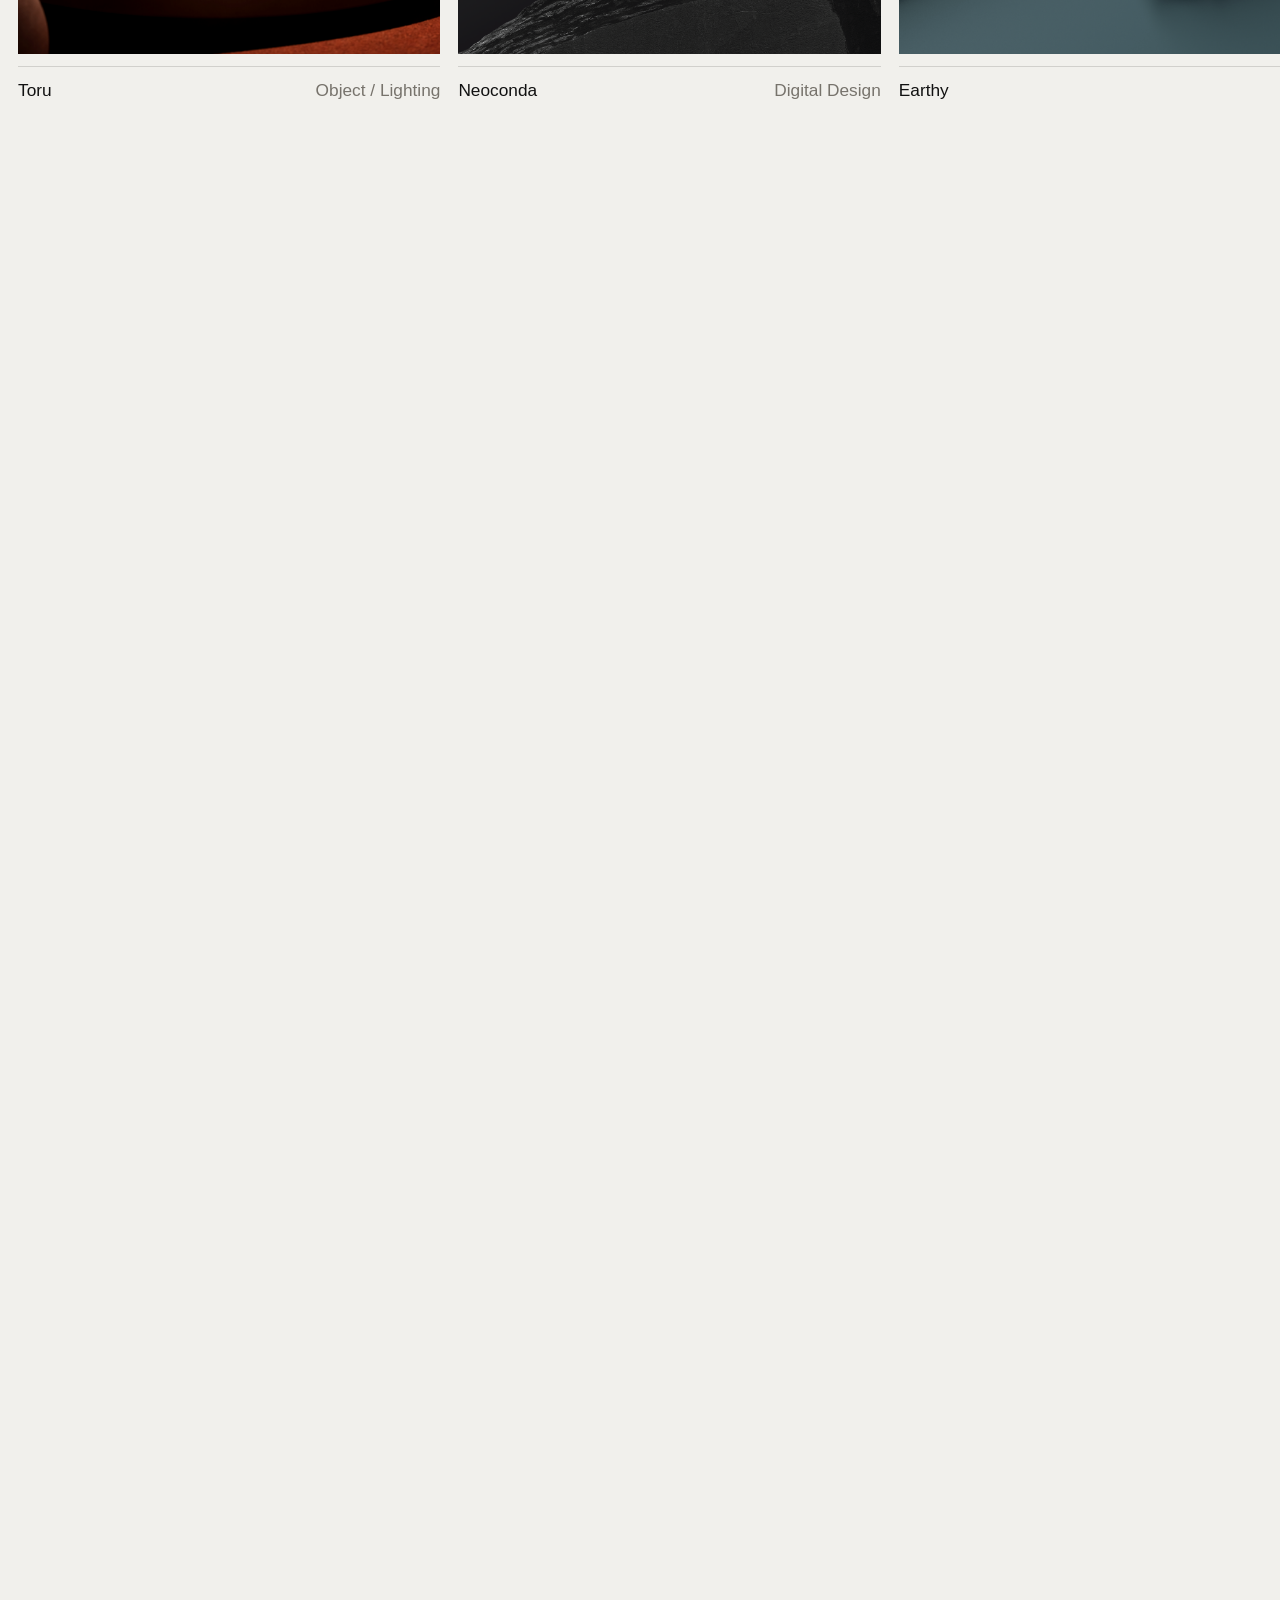
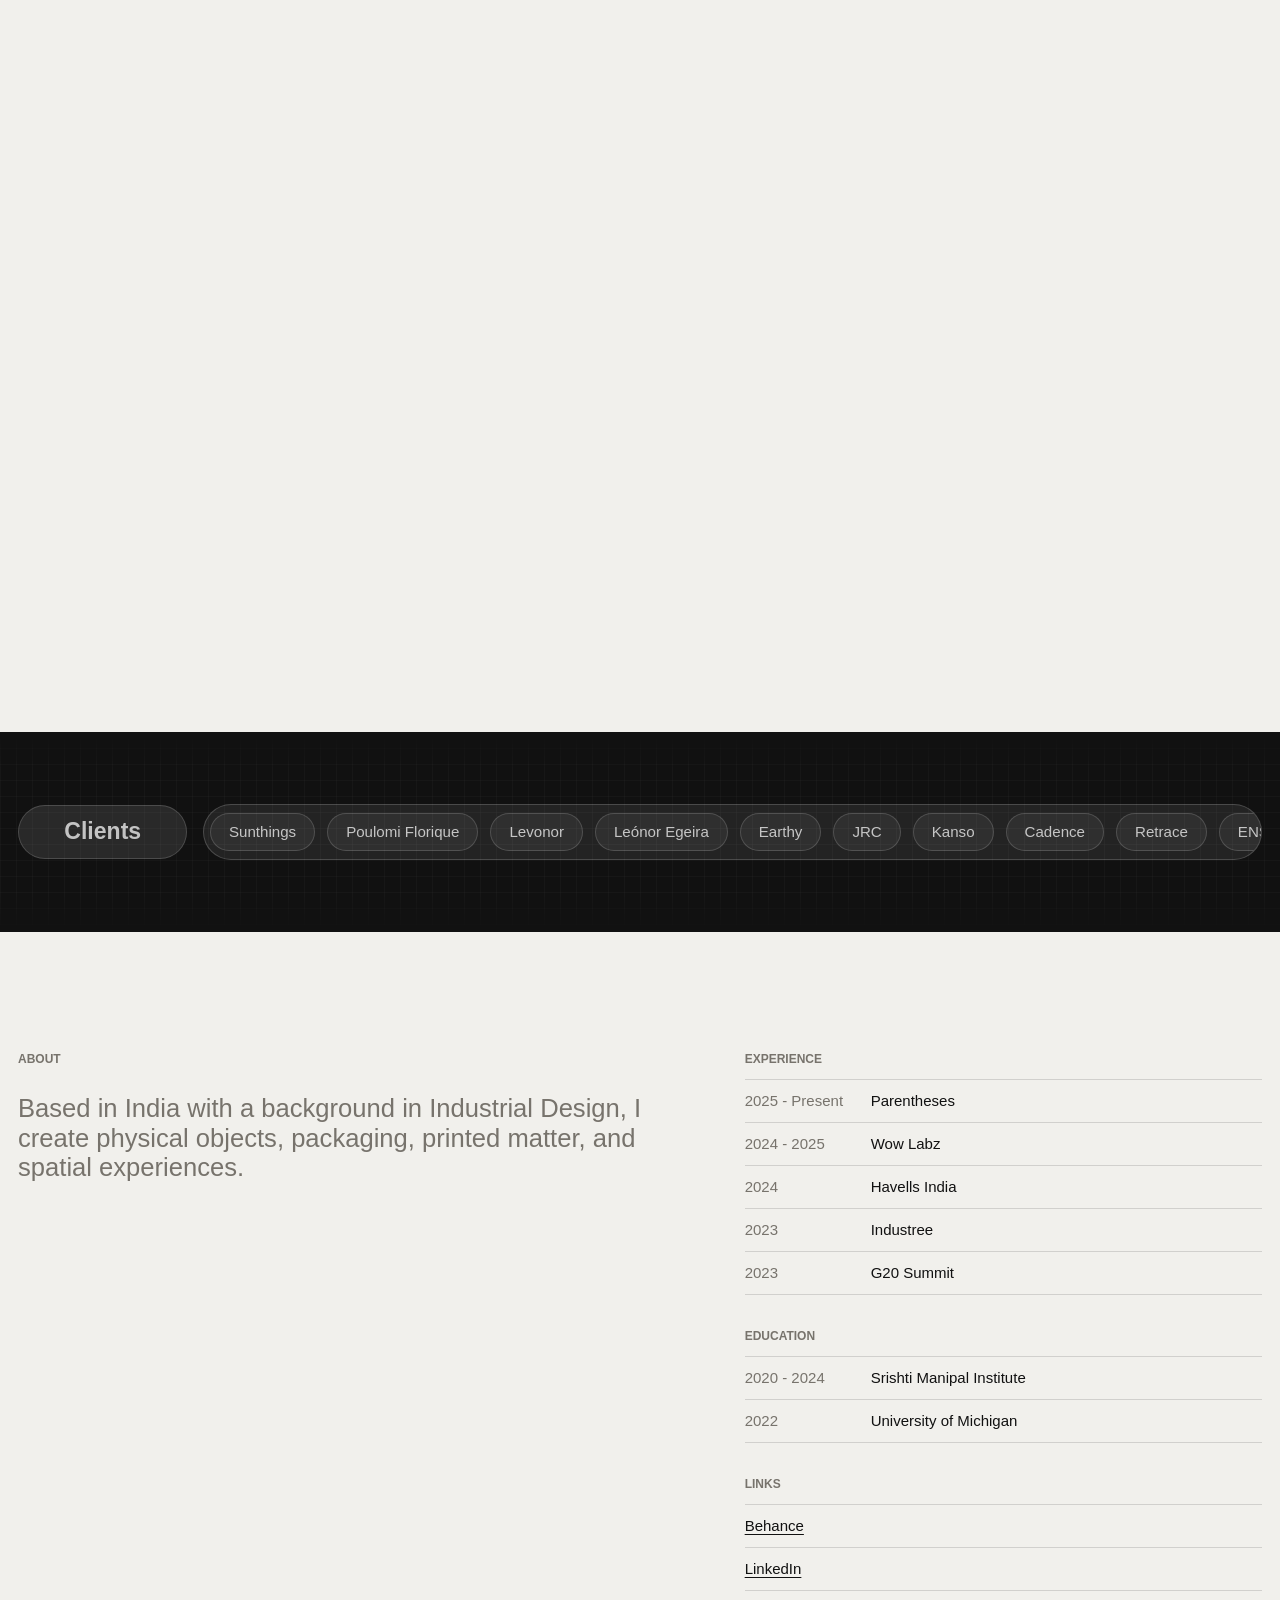
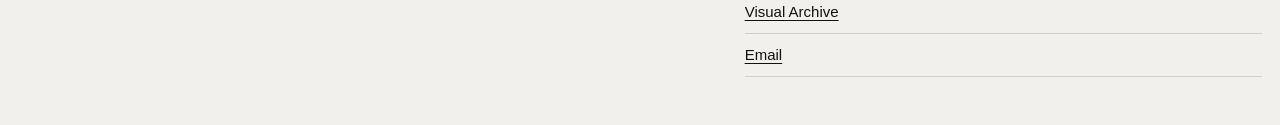
==== commit f05071e0: "Publish portfolio updates" ====
--- a/index.html
+++ b/index.html
@@ -8,7 +8,7 @@
       name="description"
       content="Multidisciplinary design portfolio by Anushka Suryawanshi."
     />
-    <link rel="stylesheet" href="styles.css?v=36" />
+    <link rel="stylesheet" href="styles.css?v=41" />
   </head>
   <body>
     <nav class="top-nav" id="topNav" aria-label="Primary navigation">
@@ -106,20 +106,37 @@
       </section>
 
       <section class="clients" aria-label="Clients">
-        <div class="section-label">CLIENTS</div>
-        <ol class="clients-list">
-          <li><a href="https://sunthings.co" target="_blank" rel="noreferrer"><span>01</span><strong>Sunthings</strong><em>Branding, Packaging, 3D Modelling</em></a></li>
-          <li><a href="https://www.poulomiflorique.com/" target="_blank" rel="noreferrer"><span>02</span><strong>Poulomi Florique</strong><em>Experience Centre &amp; Site Wrap</em></a></li>
-          <li><a href="https://www.levonor.com/" target="_blank" rel="noreferrer"><span>03</span><strong>Levonor</strong><em>CREDAI Event Stall</em></a></li>
-          <li><a href="https://www.levonoregeira.com/" target="_blank" rel="noreferrer"><span>04</span><strong>Leónor Egeira</strong><em>Entrance Canopy</em></a></li>
-          <li><a href="https://earthy.living/" target="_blank" rel="noreferrer"><span>05</span><strong>Earthy</strong><em>3D Modelling, Product Branding, Packaging, Publication, Experience Centre &amp; Spatial Branding</em></a></li>
-          <li><a href="https://www.jrcprojects.com" target="_blank" rel="noreferrer"><span>06</span><strong>JRC</strong><em>Experience Centre</em></a></li>
-          <li><a href="https://kanso-jrc.com/" target="_blank" rel="noreferrer"><span>07</span><strong>Kanso</strong><em>Experience Centre</em></a></li>
-          <li><a href="https://www.google.com/search?q=cadence+hyderabad+builder" target="_blank" rel="noreferrer"><span>08</span><strong>Cadence</strong><em>Office Branding</em></a></li>
-          <li><a href="https://www.pragatiretrace.com/" target="_blank" rel="noreferrer"><span>09</span><strong>Retrace</strong><em>Experience Centre, Packaging, Publication</em></a></li>
-          <li><a href="https://myenso.in/#Living" target="_blank" rel="noreferrer"><span>10</span><strong>ENSO × Paul Realty</strong><em>Exhibition Stall</em></a></li>
-          <li><a href="https://www.sandheera.com/projects" target="_blank" rel="noreferrer"><span>11</span><strong>Sandheera Bhavani Traya</strong><em>Experience Centre, Architectural Branding</em></a></li>
-        </ol>
+        <div class="clients-pill">Clients</div>
+        <div class="clients-marquee" aria-label="Client list">
+          <div class="clients-track">
+            <div class="clients-marquee__group">
+              <a href="https://sunthings.co" target="_blank" rel="noreferrer">Sunthings</a>
+              <a href="https://www.poulomiflorique.com/" target="_blank" rel="noreferrer">Poulomi Florique</a>
+              <a href="https://www.levonor.com/" target="_blank" rel="noreferrer">Levonor</a>
+              <a href="https://www.levonoregeira.com/" target="_blank" rel="noreferrer">Leónor Egeira</a>
+              <a href="https://earthy.living/" target="_blank" rel="noreferrer">Earthy</a>
+              <a href="https://www.jrcprojects.com" target="_blank" rel="noreferrer">JRC</a>
+              <a href="https://kanso-jrc.com/" target="_blank" rel="noreferrer">Kanso</a>
+              <a href="https://www.google.com/search?q=cadence+hyderabad+builder" target="_blank" rel="noreferrer">Cadence</a>
+              <a href="https://www.pragatiretrace.com/" target="_blank" rel="noreferrer">Retrace</a>
+              <a href="https://myenso.in/#Living" target="_blank" rel="noreferrer">ENSO × Paul Realty</a>
+              <a href="https://www.sandheera.com/projects" target="_blank" rel="noreferrer">Sandheera Bhavani Traya</a>
+            </div>
+            <div class="clients-marquee__group" aria-hidden="true">
+              <a href="https://sunthings.co" target="_blank" rel="noreferrer" tabindex="-1">Sunthings</a>
+              <a href="https://www.poulomiflorique.com/" target="_blank" rel="noreferrer" tabindex="-1">Poulomi Florique</a>
+              <a href="https://www.levonor.com/" target="_blank" rel="noreferrer" tabindex="-1">Levonor</a>
+              <a href="https://www.levonoregeira.com/" target="_blank" rel="noreferrer" tabindex="-1">Leónor Egeira</a>
+              <a href="https://earthy.living/" target="_blank" rel="noreferrer" tabindex="-1">Earthy</a>
+              <a href="https://www.jrcprojects.com" target="_blank" rel="noreferrer" tabindex="-1">JRC</a>
+              <a href="https://kanso-jrc.com/" target="_blank" rel="noreferrer" tabindex="-1">Kanso</a>
+              <a href="https://www.google.com/search?q=cadence+hyderabad+builder" target="_blank" rel="noreferrer" tabindex="-1">Cadence</a>
+              <a href="https://www.pragatiretrace.com/" target="_blank" rel="noreferrer" tabindex="-1">Retrace</a>
+              <a href="https://myenso.in/#Living" target="_blank" rel="noreferrer" tabindex="-1">ENSO × Paul Realty</a>
+              <a href="https://www.sandheera.com/projects" target="_blank" rel="noreferrer" tabindex="-1">Sandheera Bhavani Traya</a>
+            </div>
+          </div>
+        </div>
       </section>
 
       <section class="about" id="about" aria-label="About">
@@ -203,6 +220,6 @@
     </div>
 
     <script src="cursor.js?v=1"></script>
-    <script src="script.js?v=44"></script>
+    <script src="script.js?v=47"></script>
   </body>
 </html>
--- a/styles.css
+++ b/styles.css
@@ -93,7 +93,7 @@
 .hero {
   position: relative;
   min-height: 100svh;
-  background: var(--white);
+  background: var(--ink);
   overflow: hidden;
 }
 
@@ -108,7 +108,7 @@
   z-index: 3;
   width: 100vw;
   pointer-events: none;
-  color: var(--ink);
+  color: var(--white);
 }
 
 .hero-kicker {
@@ -172,12 +172,14 @@
 .clients {
   position: relative;
   z-index: 5;
-  padding: 112px 18px 124px;
+  padding: clamp(56px, 8vh, 96px) 18px;
   background: var(--ink);
   color: var(--white);
   display: grid;
-  grid-template-columns: minmax(150px, 0.22fr) minmax(0, 0.78fr);
-  gap: clamp(24px, 5vw, 84px);
+  grid-template-columns: minmax(132px, 0.16fr) minmax(0, 1fr);
+  gap: clamp(10px, 1.2vw, 18px);
+  align-items: center;
+  overflow: hidden;
 }
 
 .clients::before {
@@ -193,81 +195,93 @@
   mask-image: linear-gradient(180deg, transparent, #000 18%, #000 82%, transparent);
 }
 
-.clients .section-label,
-.clients-list {
+.clients-pill,
+.clients-marquee {
   position: relative;
   z-index: 1;
 }
 
-.clients .section-label {
-  color: rgba(255, 255, 255, 0.52);
-  font-size: clamp(16px, 1.6vw, 24px);
-}
-
-.clients-list {
-  grid-column: 1 / -1;
-  margin: 78px 0 0;
-  padding: 0;
-  list-style: none;
-  border-top: 1px solid rgba(255, 255, 255, 0.22);
-}
-
-.clients-list a {
-  display: grid;
-  grid-template-columns: 62px minmax(220px, 0.56fr) minmax(200px, 0.44fr) 28px;
-  gap: 22px;
-  align-items: baseline;
-  padding: 17px 0 18px;
-  border-bottom: 1px solid rgba(255, 255, 255, 0.22);
-  color: var(--white);
-  transition: color 180ms ease, background 180ms ease, padding 180ms ease;
-}
-
-.clients-list a::after {
-  content: "↗";
-  justify-self: end;
-  color: rgba(255, 255, 255, 0.42);
-  font-size: 18px;
-  font-weight: 300;
-  transition: color 180ms ease, transform 180ms ease;
-}
-
-.clients-list a:hover {
-  padding-left: 12px;
-  color: var(--project-accent, #bfc7bf);
-  background: rgba(255, 255, 255, 0.035);
-}
-
-.clients-list a:hover::after {
-  color: var(--project-accent, #bfc7bf);
-  transform: translate(3px, -3px);
-}
-
-.clients-list span {
-  color: rgba(255, 255, 255, 0.42);
-  font-size: 13px;
+.clients-pill {
+  display: inline-flex;
+  align-items: center;
+  justify-content: center;
+  min-height: 54px;
+  width: 100%;
+  padding: 0 24px;
+  border: 1px solid rgba(255, 255, 255, 0.16);
+  border-radius: 999px;
+  background: rgba(255, 255, 255, 0.1);
+  color: rgba(255, 255, 255, 0.72);
+  font-size: clamp(18px, 1.8vw, 26px);
   font-weight: 600;
-  letter-spacing: 0.08em;
-}
-
-.clients-list strong {
-  font-size: clamp(23px, 3.7vw, 58px);
-  font-weight: 400;
-  line-height: 0.92;
-  letter-spacing: 0;
-}
-
-.clients-list em {
-  margin: 0;
-  font-style: normal;
-  color: rgba(255, 255, 255, 0.66);
-  font-size: clamp(13px, 1.35vw, 18px);
-  line-height: 1.15;
-}
-
-.clients-list a:hover span,
-.clients-list a:hover em {
-  color: rgba(255, 255, 255, 0.78);
+  line-height: 1;
+}
+
+.clients-marquee {
+  min-width: 0;
+  overflow: hidden;
+  border: 1px solid rgba(255, 255, 255, 0.18);
+  border-radius: 999px;
+  background: rgba(255, 255, 255, 0.08);
+}
+
+.clients-track {
+  display: flex;
+  width: max-content;
+  animation: clients-marquee 40s linear infinite;
+  will-change: transform;
+}
+
+.clients-marquee:hover .clients-track {
+  animation-play-state: paused;
+}
+
+.clients-marquee__group {
+  display: flex;
+  align-items: center;
+  gap: 12px;
+  padding: 8px 6px;
+}
+
+.clients-marquee__group a,
+.clients-marquee__group span {
+  display: inline-flex;
+  align-items: center;
+  min-height: 38px;
+  padding: 0 18px;
+  border: 1px solid rgba(255, 255, 255, 0.16);
+  border-radius: 999px;
+  background: rgba(255, 255, 255, 0.06);
+  color: rgba(255, 255, 255, 0.72);
+  white-space: nowrap;
+  font-size: clamp(14px, 1.18vw, 19px);
+  font-weight: 500;
+  line-height: 1;
+  transition: background 180ms ease, color 180ms ease, border-color 180ms ease;
+}
+
+.clients-marquee__group a:hover {
+  border-color: var(--white);
+  background: var(--white);
+  color: var(--ink);
+}
+
+@keyframes clients-marquee {
+  from {
+    transform: translateX(0);
+  }
+
+  to {
+    transform: translateX(-50%);
+  }
+}
+
+@media (prefers-reduced-motion: reduce) {
+  .clients-track {
+    animation: none;
+    flex-wrap: wrap;
+    width: auto;
+  }
 }
 
 .projects {
@@ -468,6 +482,16 @@
   display: block;
   width: 100%;
   height: auto;
+}
+
+.project-modal__figure--frame-0 {
+  height: 100%;
+  min-height: 100%;
+}
+
+.project-modal__figure--frame-0 img {
+  height: 100%;
+  object-fit: contain;
 }
 
 .project-modal__figure--placeholder {
@@ -854,30 +878,27 @@
 
   .clients {
     grid-template-columns: 1fr;
-    gap: 14px;
-    padding: 78px 14px 86px;
-  }
-
-  .clients-list {
-    margin-top: 42px;
-  }
-
-  .clients-list a {
-    grid-template-columns: 38px 1fr 22px;
     gap: 12px;
-    padding: 14px 0 15px;
-  }
-
-  .clients-list a:hover {
-    padding-left: 0;
-  }
-
-  .clients-list strong {
-    font-size: clamp(22px, 7vw, 33px);
-  }
-
-  .clients-list em {
-    grid-column: 2 / 3;
+    padding: 58px 14px 64px;
+  }
+
+  .clients-pill {
+    justify-self: start;
+    width: auto;
+    min-height: 42px;
+    padding: 0 22px;
+    font-size: 18px;
+  }
+
+  .clients-marquee__group {
+    gap: 10px;
+    padding: 7px 5px;
+  }
+
+  .clients-marquee__group a,
+  .clients-marquee__group span {
+    min-height: 34px;
+    padding: 0 14px;
     font-size: 14px;
   }
 
